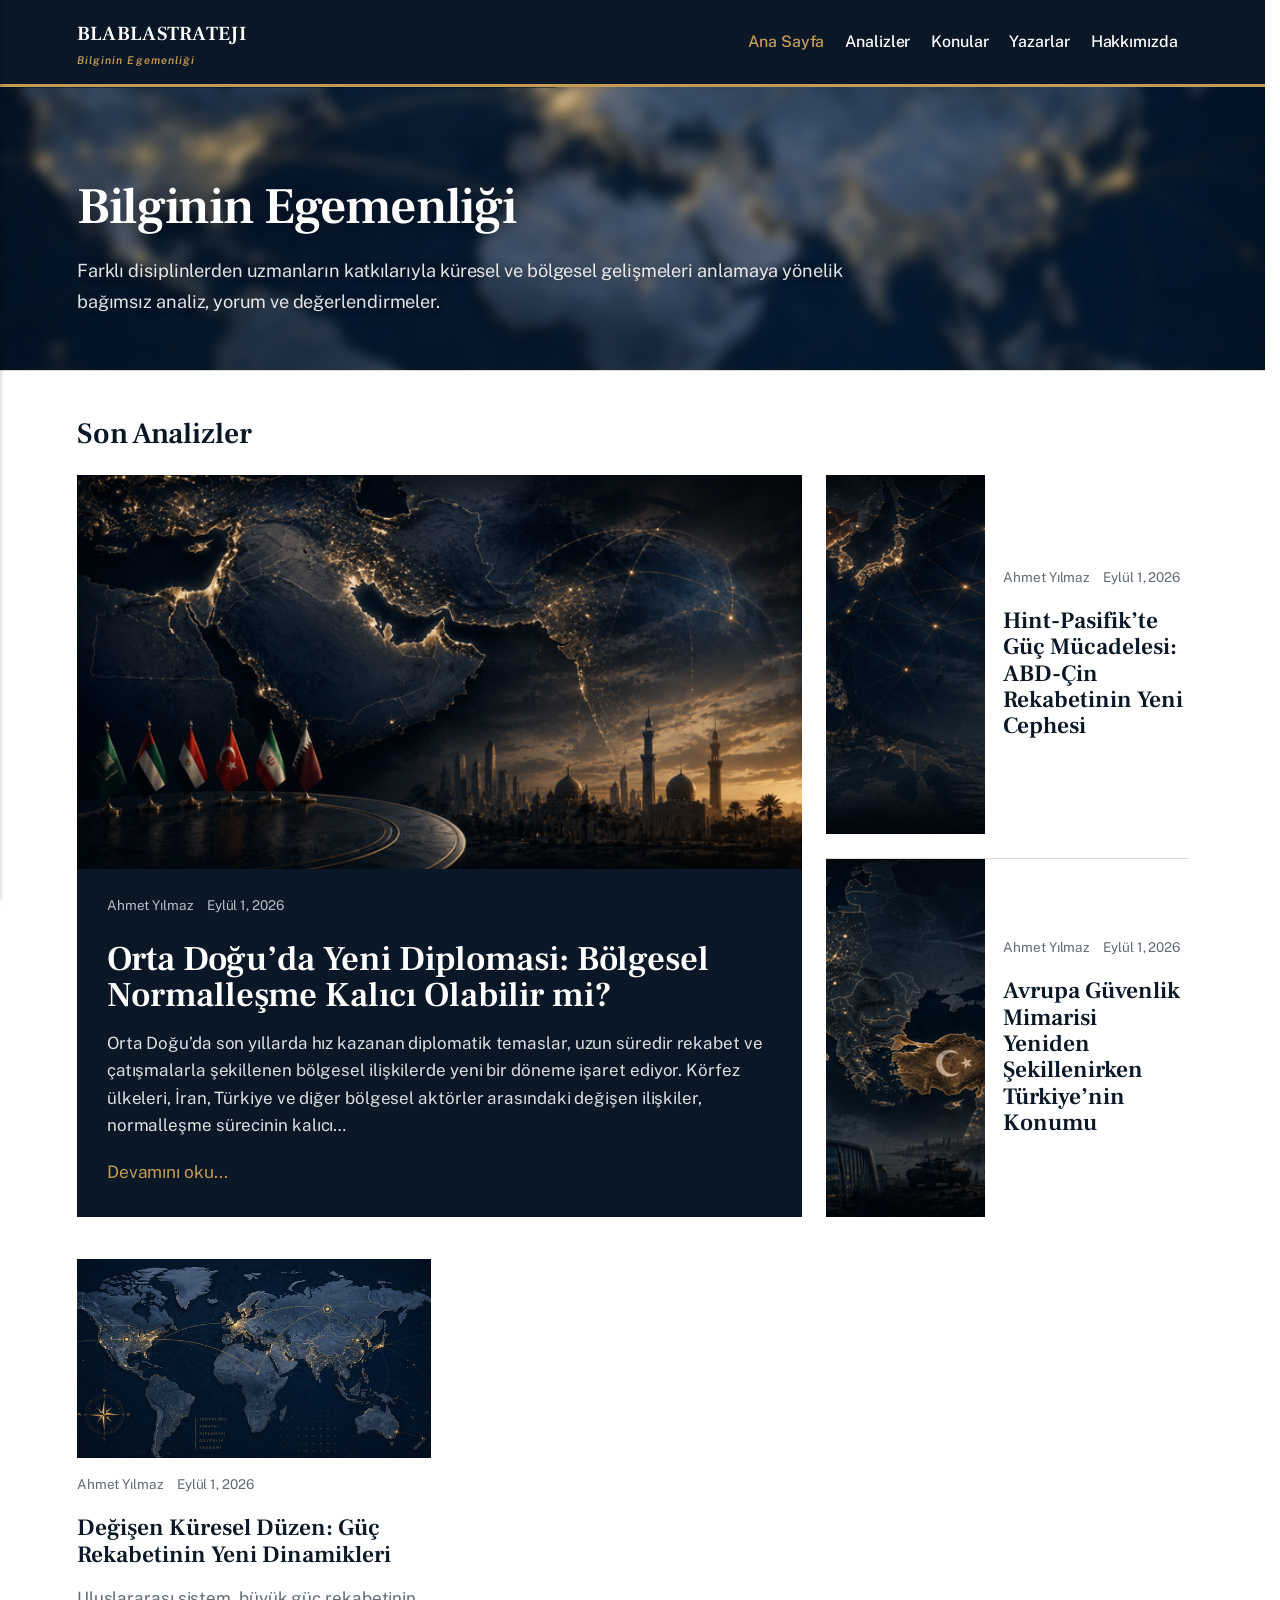
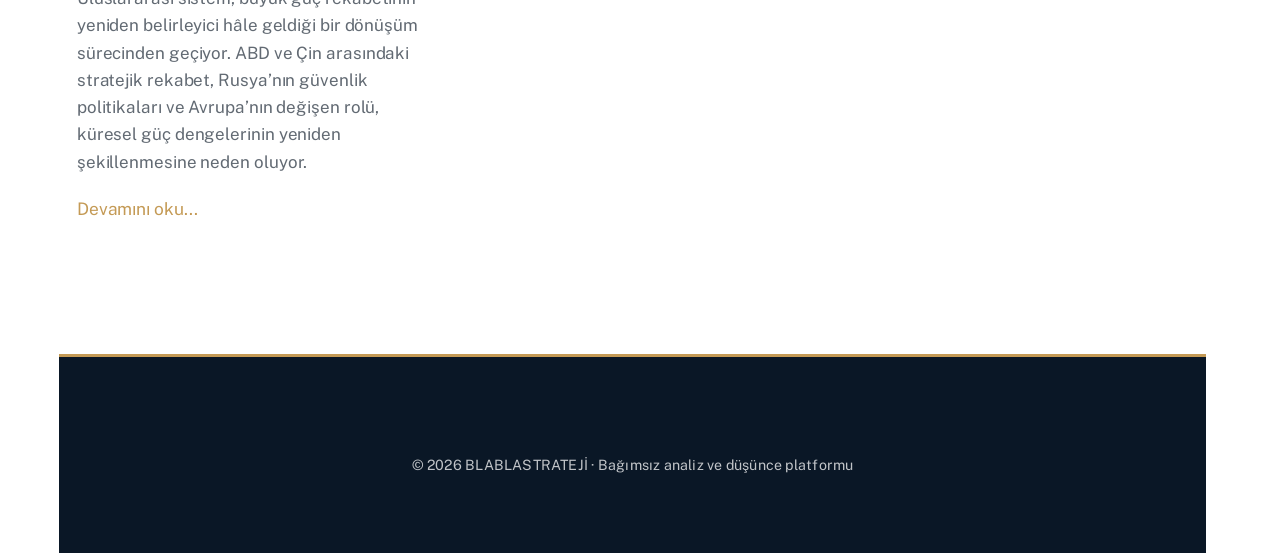
==== index.html @ 685606ff "Updated from Publii" ====
<!DOCTYPE html><html lang="tr"><head><meta charset="utf-8"><meta http-equiv="X-UA-Compatible" content="IE=edge"><meta name="viewport" content="width=device-width,initial-scale=1"><title>BLABLASTRATEJI</title><meta name="generator" content="Publii Open-Source CMS for Static Site"><link rel="canonical" href="https://bdada-art.github.io/nodus/"><link rel="alternate" type="application/atom+xml" href="https://bdada-art.github.io/nodus/feed.xml" title="BLABLASTRATEJI - RSS"><link rel="alternate" type="application/json" href="https://bdada-art.github.io/nodus/feed.json" title="BLABLASTRATEJI - JSON"><meta property="og:title" content="BLABLASTRATEJI"><meta property="og:site_name" content="BLABLASTRATEJI"><meta property="og:description" content=""><meta property="og:url" content="https://bdada-art.github.io/nodus/"><meta property="og:type" content="website"><link rel="preload" href="https://bdada-art.github.io/nodus/assets/dynamic/fonts/publicsans/publicsans.woff2" as="font" type="font/woff2" crossorigin><link rel="preload" href="https://bdada-art.github.io/nodus/assets/dynamic/fonts/publicsans/publicsans-italic.woff2" as="font" type="font/woff2" crossorigin><link rel="preload" href="https://bdada-art.github.io/nodus/assets/dynamic/fonts/frankruhllibre/frankruhllibre.woff2" as="font" type="font/woff2" crossorigin><link rel="stylesheet" href="https://bdada-art.github.io/nodus/assets/css/style.css?v&#x3D;b1ec35eb59a5b4c4823ec2f6370dbebc"><script type="application/ld+json">{"@context":"http://schema.org","@type":"Organization","name":"BLABLASTRATEJI","url":"https://bdada-art.github.io/nodus/"}</script><noscript><style>img[loading] {
                    opacity: 1;
                }</style></noscript></head><body class="home-template"><script>document.addEventListener('DOMContentLoaded', function () {
    const logo = document.querySelector('.logo');

    if (logo && !document.querySelector('.site-motto')) {
        const motto = document.createElement('span');
        motto.className = 'site-motto';
        motto.textContent = 'Bilginin Egemenliği';
        logo.appendChild(motto);
    }
});</script><header class="top js-header"><a class="logo" href="https://bdada-art.github.io/nodus/">BLABLASTRATEJI</a><nav class="navbar js-navbar"><button class="navbar__toggle js-toggle" aria-label="Menu" aria-haspopup="true" aria-expanded="false"><span class="navbar__toggle-box"><span class="navbar__toggle-inner">Menu</span></span></button><ul class="navbar__menu"><li class="active"><a href="https://bdada-art.github.io/nodus/" target="_self">Ana Sayfa</a></li><li><a href="https://bdada-art.github.io/nodus/" target="_self">Analizler</a></li><li class="has-submenu"><a href="https://bdada-art.github.io/nodus/tags/" target="_self" aria-haspopup="true" aria-expanded="false">Konular</a><ul class="navbar__submenu level-2" aria-hidden="true"><li><a href="https://bdada-art.github.io/nodus/tags/jeopolitik-and-strateji/" target="_self">Jeopolitik &amp; Strateji</a></li><li><a href="https://bdada-art.github.io/nodus/tags/dis-politika-and-diplomasi/" target="_self">Dış Politika &amp; Diplomasi</a></li></ul></li><li><a href="https://bdada-art.github.io/nodus/yazarlar.html" target="_self">Yazarlar</a></li><li><a href="https://bdada-art.github.io/nodus/hakkimizda.html" target="_self">Hakkımızda</a></li></ul></nav></header><main><div class="hero hero--noimage"><header class="hero__content"><div class="wrapper"><h1>Bilginin Egemenliği</h1><p>Farklı disiplinlerden uzmanların katkılarıyla küresel ve bölgesel gelişmeleri anlamaya yönelik bağımsız analiz, yorum ve değerlendirmeler.</p></div></header></div><section class="home-analysis"><div class="wrapper home-analysis__header"><h2>Son Analizler</h2></div><div class="wrapper"><div class="editorial-lead"><div class="editorial-lead__main"><article class="editorial-card editorial-card--main"><a href="https://bdada-art.github.io/nodus/orta-doguda-yeni-diplomasi-boelgesel-normallesme-kalici-olabilir-mi.html" class="editorial-card__image"><img src="https://bdada-art.github.io/nodus/media/posts/6/D75891BA-F682-44CA-B7FD-C13E55894E75.png" srcset="https://bdada-art.github.io/nodus/media/posts/6/responsive/D75891BA-F682-44CA-B7FD-C13E55894E75-xs.png 640w, https://bdada-art.github.io/nodus/media/posts/6/responsive/D75891BA-F682-44CA-B7FD-C13E55894E75-sm.png 768w, https://bdada-art.github.io/nodus/media/posts/6/responsive/D75891BA-F682-44CA-B7FD-C13E55894E75-md.png 1024w" sizes="(min-width: 600px) calc(4.38vw + 143px), 87.86vw" loading="lazy" height="941" width="1672" alt=""></a><div class="editorial-card__content editorial-card__content--dark"><div class="editorial-card__meta"><a href="https://bdada-art.github.io/nodus/authors/ahmet-yilmaz/">Ahmet Yılmaz</a> <time datetime="2026-09-01T13:02">Eylül 1, 2026</time></div><h2 class="editorial-card__title"><a href="https://bdada-art.github.io/nodus/orta-doguda-yeni-diplomasi-boelgesel-normallesme-kalici-olabilir-mi.html">Orta Doğu’da Yeni Diplomasi: Bölgesel Normalleşme Kalıcı Olabilir mi?</a></h2><p class="editorial-card__excerpt">Orta Doğu’da son yıllarda hız kazanan diplomatik temaslar, uzun süredir rekabet ve çatışmalarla şekillenen bölgesel ilişkilerde yeni bir döneme işaret ediyor. Körfez ülkeleri, İran, Türkiye ve diğer bölgesel aktörler arasındaki değişen ilişkiler, normalleşme sürecinin kalıcı&hellip;</p><a href="https://bdada-art.github.io/nodus/orta-doguda-yeni-diplomasi-boelgesel-normallesme-kalici-olabilir-mi.html" class="editorial-card__readmore">Devamını oku...</a></div></article></div><div class="editorial-lead__side"><article class="editorial-card editorial-card--side"><a href="https://bdada-art.github.io/nodus/hint-pasifikte-guec-muecadelesi-abd-cin-rekabetinin-yeni-cephesi.html" class="editorial-card__image"><img src="https://bdada-art.github.io/nodus/media/posts/5/55CA420D-6765-46DD-927A-452E9526B328.png" srcset="https://bdada-art.github.io/nodus/media/posts/5/responsive/55CA420D-6765-46DD-927A-452E9526B328-xs.png 640w, https://bdada-art.github.io/nodus/media/posts/5/responsive/55CA420D-6765-46DD-927A-452E9526B328-sm.png 768w, https://bdada-art.github.io/nodus/media/posts/5/responsive/55CA420D-6765-46DD-927A-452E9526B328-md.png 1024w" sizes="(min-width: 600px) calc(4.38vw + 143px), 87.86vw" loading="lazy" height="941" width="1672" alt=""></a><div class="editorial-card__content"><div class="editorial-card__meta"><a href="https://bdada-art.github.io/nodus/authors/ahmet-yilmaz/">Ahmet Yılmaz</a> <time datetime="2026-09-01T13:02">Eylül 1, 2026</time></div><h2 class="editorial-card__title"><a href="https://bdada-art.github.io/nodus/hint-pasifikte-guec-muecadelesi-abd-cin-rekabetinin-yeni-cephesi.html">Hint-Pasifik’te Güç Mücadelesi: ABD-Çin Rekabetinin Yeni Cephesi</a></h2></div></article><article class="editorial-card editorial-card--side"><a href="https://bdada-art.github.io/nodus/avrupa-guevenlik-mimarisi-yeniden-sekillenirken-tuerkiyenin-konumu.html" class="editorial-card__image"><img src="https://bdada-art.github.io/nodus/media/posts/4/630FA2D0-60D7-4276-BCDC-A140330D4161.png" srcset="https://bdada-art.github.io/nodus/media/posts/4/responsive/630FA2D0-60D7-4276-BCDC-A140330D4161-xs.png 640w, https://bdada-art.github.io/nodus/media/posts/4/responsive/630FA2D0-60D7-4276-BCDC-A140330D4161-sm.png 768w, https://bdada-art.github.io/nodus/media/posts/4/responsive/630FA2D0-60D7-4276-BCDC-A140330D4161-md.png 1024w" sizes="(min-width: 600px) calc(4.38vw + 143px), 87.86vw" loading="lazy" height="941" width="1672" alt=""></a><div class="editorial-card__content"><div class="editorial-card__meta"><a href="https://bdada-art.github.io/nodus/authors/ahmet-yilmaz/">Ahmet Yılmaz</a> <time datetime="2026-09-01T13:01">Eylül 1, 2026</time></div><h2 class="editorial-card__title"><a href="https://bdada-art.github.io/nodus/avrupa-guevenlik-mimarisi-yeniden-sekillenirken-tuerkiyenin-konumu.html">Avrupa Güvenlik Mimarisi Yeniden Şekillenirken Türkiye’nin Konumu</a></h2></div></article></div></div><div class="editorial-grid"><article class="editorial-card editorial-card--grid"><a href="https://bdada-art.github.io/nodus/degisen-kueresel-duezen-guec-rekabetinin-yeni-dinamikleri.html" class="editorial-card__image"><img src="https://bdada-art.github.io/nodus/media/posts/1/E462D500-00AB-437A-901F-BA4CCAE9C182.png" srcset="https://bdada-art.github.io/nodus/media/posts/1/responsive/E462D500-00AB-437A-901F-BA4CCAE9C182-xs.png 640w, https://bdada-art.github.io/nodus/media/posts/1/responsive/E462D500-00AB-437A-901F-BA4CCAE9C182-sm.png 768w, https://bdada-art.github.io/nodus/media/posts/1/responsive/E462D500-00AB-437A-901F-BA4CCAE9C182-md.png 1024w" sizes="(min-width: 600px) calc(4.38vw + 143px), 87.86vw" loading="lazy" height="941" width="1672" alt=""></a><div class="editorial-card__content"><div class="editorial-card__meta"><a href="https://bdada-art.github.io/nodus/authors/ahmet-yilmaz/">Ahmet Yılmaz</a> <time datetime="2026-09-01T09:37">Eylül 1, 2026</time></div><h2 class="editorial-card__title"><a href="https://bdada-art.github.io/nodus/degisen-kueresel-duezen-guec-rekabetinin-yeni-dinamikleri.html">Değişen Küresel Düzen: Güç Rekabetinin Yeni Dinamikleri</a></h2><p class="editorial-card__excerpt">Uluslararası sistem, büyük güç rekabetinin yeniden belirleyici hâle geldiği bir dönüşüm sürecinden geçiyor. ABD ve Çin arasındaki stratejik rekabet, Rusya’nın güvenlik politikaları ve Avrupa’nın değişen rolü, küresel güç dengelerinin yeniden şekillenmesine neden oluyor.</p><a href="https://bdada-art.github.io/nodus/degisen-kueresel-duezen-guec-rekabetinin-yeni-dinamikleri.html" class="editorial-card__readmore">Devamını oku...</a></div></article></div></div></section></main><footer class="footer"><div class="wrapper"><div class="footer__copyright"><p>© 2026 BLABLASTRATEJİ · Bağımsız analiz ve düşünce platformu</p></div><button id="backToTop" class="footer__bttop" aria-label="Back to top" title="Back to top"><svg width="20" height="20"><use xlink:href="https://bdada-art.github.io/nodus/assets/svg/svg-map.svg#toparrow"/></svg></button></div></footer><script defer="defer" src="https://bdada-art.github.io/nodus/assets/js/scripts.min.js?v&#x3D;dafec4f87fead6718cb125f0b0fc8441"></script><script>window.publiiThemeMenuConfig={mobileMenuMode:'sidebar',animationSpeed:300,submenuWidth: 'auto',doubleClickTime:500,mobileMenuExpandableSubmenus:true,relatedContainerForOverlayMenuSelector:'.top'};</script><script>var images = document.querySelectorAll('img[loading]');
        for (var i = 0; i < images.length; i++) {
            if (images[i].complete) {
                images[i].classList.add('is-loaded');
            } else {
                images[i].addEventListener('load', function () {
                    this.classList.add('is-loaded');
                }, false);
            }
        }</script></body></html>
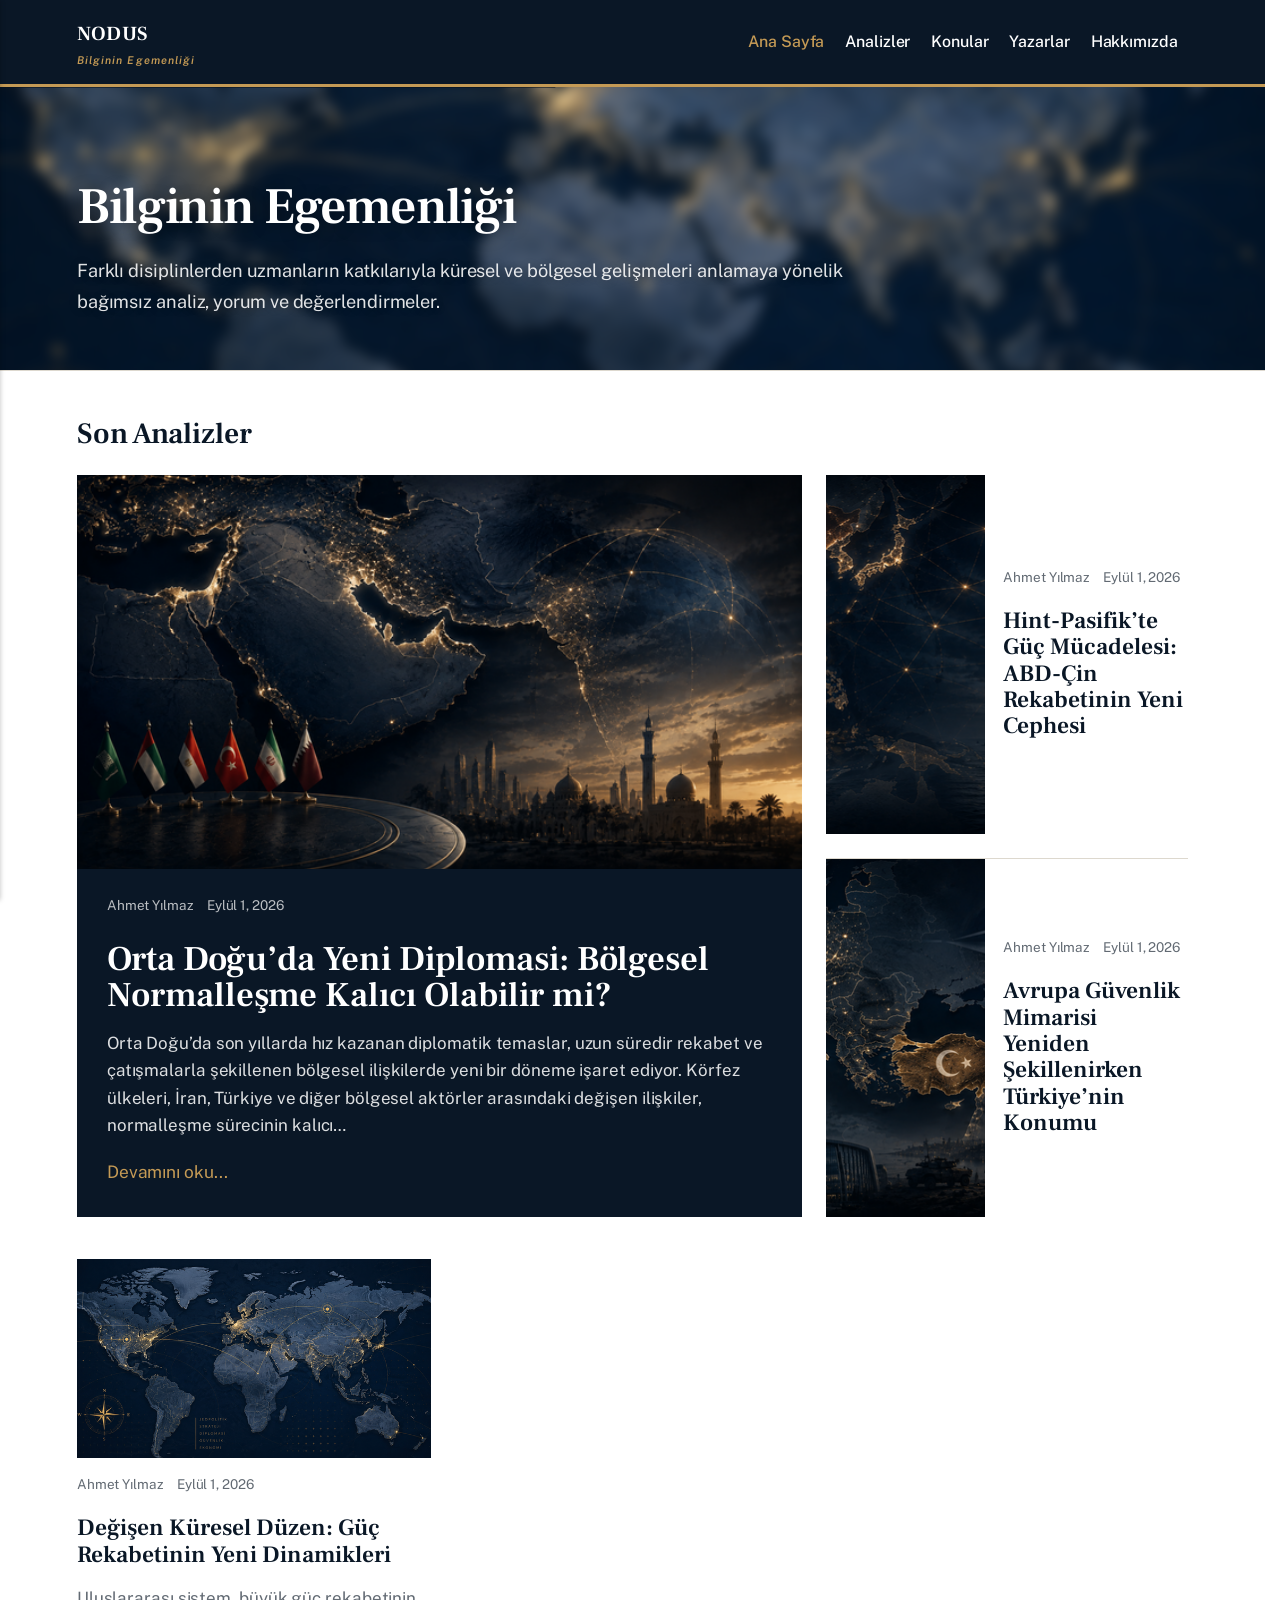
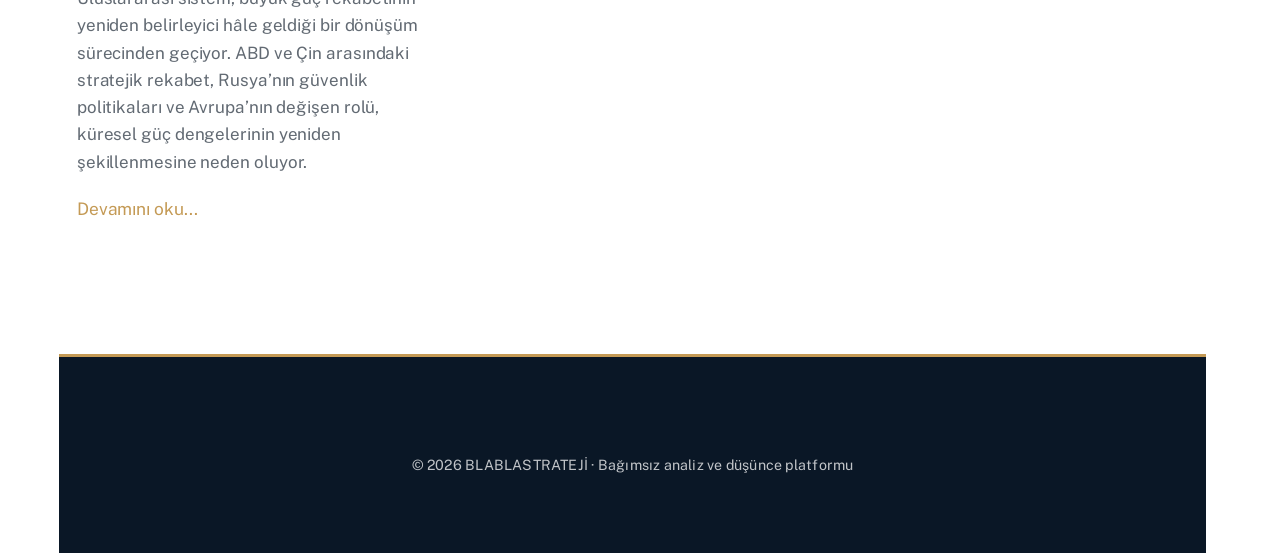
==== commit 35bacc00: "Updated from Publii" ====
--- a/index.html
+++ b/index.html
@@ -1,4 +1,4 @@
-<!DOCTYPE html><html lang="tr"><head><meta charset="utf-8"><meta http-equiv="X-UA-Compatible" content="IE=edge"><meta name="viewport" content="width=device-width,initial-scale=1"><title>BLABLASTRATEJI</title><meta name="generator" content="Publii Open-Source CMS for Static Site"><link rel="canonical" href="https://bdada-art.github.io/nodus/"><link rel="alternate" type="application/atom+xml" href="https://bdada-art.github.io/nodus/feed.xml" title="BLABLASTRATEJI - RSS"><link rel="alternate" type="application/json" href="https://bdada-art.github.io/nodus/feed.json" title="BLABLASTRATEJI - JSON"><meta property="og:title" content="BLABLASTRATEJI"><meta property="og:site_name" content="BLABLASTRATEJI"><meta property="og:description" content=""><meta property="og:url" content="https://bdada-art.github.io/nodus/"><meta property="og:type" content="website"><link rel="preload" href="https://bdada-art.github.io/nodus/assets/dynamic/fonts/publicsans/publicsans.woff2" as="font" type="font/woff2" crossorigin><link rel="preload" href="https://bdada-art.github.io/nodus/assets/dynamic/fonts/publicsans/publicsans-italic.woff2" as="font" type="font/woff2" crossorigin><link rel="preload" href="https://bdada-art.github.io/nodus/assets/dynamic/fonts/frankruhllibre/frankruhllibre.woff2" as="font" type="font/woff2" crossorigin><link rel="stylesheet" href="https://bdada-art.github.io/nodus/assets/css/style.css?v&#x3D;b1ec35eb59a5b4c4823ec2f6370dbebc"><script type="application/ld+json">{"@context":"http://schema.org","@type":"Organization","name":"BLABLASTRATEJI","url":"https://bdada-art.github.io/nodus/"}</script><noscript><style>img[loading] {
+<!DOCTYPE html><html lang="tr"><head><meta charset="utf-8"><meta http-equiv="X-UA-Compatible" content="IE=edge"><meta name="viewport" content="width=device-width,initial-scale=1"><title>NODUS</title><meta name="generator" content="Publii Open-Source CMS for Static Site"><link rel="canonical" href="https://bdada-art.github.io/nodus/"><link rel="alternate" type="application/atom+xml" href="https://bdada-art.github.io/nodus/feed.xml" title="NODUS - RSS"><link rel="alternate" type="application/json" href="https://bdada-art.github.io/nodus/feed.json" title="NODUS - JSON"><meta property="og:title" content="NODUS"><meta property="og:site_name" content="NODUS"><meta property="og:description" content=""><meta property="og:url" content="https://bdada-art.github.io/nodus/"><meta property="og:type" content="website"><link rel="preload" href="https://bdada-art.github.io/nodus/assets/dynamic/fonts/publicsans/publicsans.woff2" as="font" type="font/woff2" crossorigin><link rel="preload" href="https://bdada-art.github.io/nodus/assets/dynamic/fonts/publicsans/publicsans-italic.woff2" as="font" type="font/woff2" crossorigin><link rel="preload" href="https://bdada-art.github.io/nodus/assets/dynamic/fonts/frankruhllibre/frankruhllibre.woff2" as="font" type="font/woff2" crossorigin><link rel="stylesheet" href="https://bdada-art.github.io/nodus/assets/css/style.css?v&#x3D;b1ec35eb59a5b4c4823ec2f6370dbebc"><script type="application/ld+json">{"@context":"http://schema.org","@type":"Organization","name":"NODUS","url":"https://bdada-art.github.io/nodus/"}</script><noscript><style>img[loading] {
                     opacity: 1;
                 }</style></noscript></head><body class="home-template"><script>document.addEventListener('DOMContentLoaded', function () {
     const logo = document.querySelector('.logo');
@@ -9,7 +9,7 @@
         motto.textContent = 'Bilginin Egemenliği';
         logo.appendChild(motto);
     }
-});</script><header class="top js-header"><a class="logo" href="https://bdada-art.github.io/nodus/">BLABLASTRATEJI</a><nav class="navbar js-navbar"><button class="navbar__toggle js-toggle" aria-label="Menu" aria-haspopup="true" aria-expanded="false"><span class="navbar__toggle-box"><span class="navbar__toggle-inner">Menu</span></span></button><ul class="navbar__menu"><li class="active"><a href="https://bdada-art.github.io/nodus/" target="_self">Ana Sayfa</a></li><li><a href="https://bdada-art.github.io/nodus/" target="_self">Analizler</a></li><li class="has-submenu"><a href="https://bdada-art.github.io/nodus/tags/" target="_self" aria-haspopup="true" aria-expanded="false">Konular</a><ul class="navbar__submenu level-2" aria-hidden="true"><li><a href="https://bdada-art.github.io/nodus/tags/jeopolitik-and-strateji/" target="_self">Jeopolitik &amp; Strateji</a></li><li><a href="https://bdada-art.github.io/nodus/tags/dis-politika-and-diplomasi/" target="_self">Dış Politika &amp; Diplomasi</a></li></ul></li><li><a href="https://bdada-art.github.io/nodus/yazarlar.html" target="_self">Yazarlar</a></li><li><a href="https://bdada-art.github.io/nodus/hakkimizda.html" target="_self">Hakkımızda</a></li></ul></nav></header><main><div class="hero hero--noimage"><header class="hero__content"><div class="wrapper"><h1>Bilginin Egemenliği</h1><p>Farklı disiplinlerden uzmanların katkılarıyla küresel ve bölgesel gelişmeleri anlamaya yönelik bağımsız analiz, yorum ve değerlendirmeler.</p></div></header></div><section class="home-analysis"><div class="wrapper home-analysis__header"><h2>Son Analizler</h2></div><div class="wrapper"><div class="editorial-lead"><div class="editorial-lead__main"><article class="editorial-card editorial-card--main"><a href="https://bdada-art.github.io/nodus/orta-doguda-yeni-diplomasi-boelgesel-normallesme-kalici-olabilir-mi.html" class="editorial-card__image"><img src="https://bdada-art.github.io/nodus/media/posts/6/D75891BA-F682-44CA-B7FD-C13E55894E75.png" srcset="https://bdada-art.github.io/nodus/media/posts/6/responsive/D75891BA-F682-44CA-B7FD-C13E55894E75-xs.png 640w, https://bdada-art.github.io/nodus/media/posts/6/responsive/D75891BA-F682-44CA-B7FD-C13E55894E75-sm.png 768w, https://bdada-art.github.io/nodus/media/posts/6/responsive/D75891BA-F682-44CA-B7FD-C13E55894E75-md.png 1024w" sizes="(min-width: 600px) calc(4.38vw + 143px), 87.86vw" loading="lazy" height="941" width="1672" alt=""></a><div class="editorial-card__content editorial-card__content--dark"><div class="editorial-card__meta"><a href="https://bdada-art.github.io/nodus/authors/ahmet-yilmaz/">Ahmet Yılmaz</a> <time datetime="2026-09-01T13:02">Eylül 1, 2026</time></div><h2 class="editorial-card__title"><a href="https://bdada-art.github.io/nodus/orta-doguda-yeni-diplomasi-boelgesel-normallesme-kalici-olabilir-mi.html">Orta Doğu’da Yeni Diplomasi: Bölgesel Normalleşme Kalıcı Olabilir mi?</a></h2><p class="editorial-card__excerpt">Orta Doğu’da son yıllarda hız kazanan diplomatik temaslar, uzun süredir rekabet ve çatışmalarla şekillenen bölgesel ilişkilerde yeni bir döneme işaret ediyor. Körfez ülkeleri, İran, Türkiye ve diğer bölgesel aktörler arasındaki değişen ilişkiler, normalleşme sürecinin kalıcı&hellip;</p><a href="https://bdada-art.github.io/nodus/orta-doguda-yeni-diplomasi-boelgesel-normallesme-kalici-olabilir-mi.html" class="editorial-card__readmore">Devamını oku...</a></div></article></div><div class="editorial-lead__side"><article class="editorial-card editorial-card--side"><a href="https://bdada-art.github.io/nodus/hint-pasifikte-guec-muecadelesi-abd-cin-rekabetinin-yeni-cephesi.html" class="editorial-card__image"><img src="https://bdada-art.github.io/nodus/media/posts/5/55CA420D-6765-46DD-927A-452E9526B328.png" srcset="https://bdada-art.github.io/nodus/media/posts/5/responsive/55CA420D-6765-46DD-927A-452E9526B328-xs.png 640w, https://bdada-art.github.io/nodus/media/posts/5/responsive/55CA420D-6765-46DD-927A-452E9526B328-sm.png 768w, https://bdada-art.github.io/nodus/media/posts/5/responsive/55CA420D-6765-46DD-927A-452E9526B328-md.png 1024w" sizes="(min-width: 600px) calc(4.38vw + 143px), 87.86vw" loading="lazy" height="941" width="1672" alt=""></a><div class="editorial-card__content"><div class="editorial-card__meta"><a href="https://bdada-art.github.io/nodus/authors/ahmet-yilmaz/">Ahmet Yılmaz</a> <time datetime="2026-09-01T13:02">Eylül 1, 2026</time></div><h2 class="editorial-card__title"><a href="https://bdada-art.github.io/nodus/hint-pasifikte-guec-muecadelesi-abd-cin-rekabetinin-yeni-cephesi.html">Hint-Pasifik’te Güç Mücadelesi: ABD-Çin Rekabetinin Yeni Cephesi</a></h2></div></article><article class="editorial-card editorial-card--side"><a href="https://bdada-art.github.io/nodus/avrupa-guevenlik-mimarisi-yeniden-sekillenirken-tuerkiyenin-konumu.html" class="editorial-card__image"><img src="https://bdada-art.github.io/nodus/media/posts/4/630FA2D0-60D7-4276-BCDC-A140330D4161.png" srcset="https://bdada-art.github.io/nodus/media/posts/4/responsive/630FA2D0-60D7-4276-BCDC-A140330D4161-xs.png 640w, https://bdada-art.github.io/nodus/media/posts/4/responsive/630FA2D0-60D7-4276-BCDC-A140330D4161-sm.png 768w, https://bdada-art.github.io/nodus/media/posts/4/responsive/630FA2D0-60D7-4276-BCDC-A140330D4161-md.png 1024w" sizes="(min-width: 600px) calc(4.38vw + 143px), 87.86vw" loading="lazy" height="941" width="1672" alt=""></a><div class="editorial-card__content"><div class="editorial-card__meta"><a href="https://bdada-art.github.io/nodus/authors/ahmet-yilmaz/">Ahmet Yılmaz</a> <time datetime="2026-09-01T13:01">Eylül 1, 2026</time></div><h2 class="editorial-card__title"><a href="https://bdada-art.github.io/nodus/avrupa-guevenlik-mimarisi-yeniden-sekillenirken-tuerkiyenin-konumu.html">Avrupa Güvenlik Mimarisi Yeniden Şekillenirken Türkiye’nin Konumu</a></h2></div></article></div></div><div class="editorial-grid"><article class="editorial-card editorial-card--grid"><a href="https://bdada-art.github.io/nodus/degisen-kueresel-duezen-guec-rekabetinin-yeni-dinamikleri.html" class="editorial-card__image"><img src="https://bdada-art.github.io/nodus/media/posts/1/E462D500-00AB-437A-901F-BA4CCAE9C182.png" srcset="https://bdada-art.github.io/nodus/media/posts/1/responsive/E462D500-00AB-437A-901F-BA4CCAE9C182-xs.png 640w, https://bdada-art.github.io/nodus/media/posts/1/responsive/E462D500-00AB-437A-901F-BA4CCAE9C182-sm.png 768w, https://bdada-art.github.io/nodus/media/posts/1/responsive/E462D500-00AB-437A-901F-BA4CCAE9C182-md.png 1024w" sizes="(min-width: 600px) calc(4.38vw + 143px), 87.86vw" loading="lazy" height="941" width="1672" alt=""></a><div class="editorial-card__content"><div class="editorial-card__meta"><a href="https://bdada-art.github.io/nodus/authors/ahmet-yilmaz/">Ahmet Yılmaz</a> <time datetime="2026-09-01T09:37">Eylül 1, 2026</time></div><h2 class="editorial-card__title"><a href="https://bdada-art.github.io/nodus/degisen-kueresel-duezen-guec-rekabetinin-yeni-dinamikleri.html">Değişen Küresel Düzen: Güç Rekabetinin Yeni Dinamikleri</a></h2><p class="editorial-card__excerpt">Uluslararası sistem, büyük güç rekabetinin yeniden belirleyici hâle geldiği bir dönüşüm sürecinden geçiyor. ABD ve Çin arasındaki stratejik rekabet, Rusya’nın güvenlik politikaları ve Avrupa’nın değişen rolü, küresel güç dengelerinin yeniden şekillenmesine neden oluyor.</p><a href="https://bdada-art.github.io/nodus/degisen-kueresel-duezen-guec-rekabetinin-yeni-dinamikleri.html" class="editorial-card__readmore">Devamını oku...</a></div></article></div></div></section></main><footer class="footer"><div class="wrapper"><div class="footer__copyright"><p>© 2026 BLABLASTRATEJİ · Bağımsız analiz ve düşünce platformu</p></div><button id="backToTop" class="footer__bttop" aria-label="Back to top" title="Back to top"><svg width="20" height="20"><use xlink:href="https://bdada-art.github.io/nodus/assets/svg/svg-map.svg#toparrow"/></svg></button></div></footer><script defer="defer" src="https://bdada-art.github.io/nodus/assets/js/scripts.min.js?v&#x3D;dafec4f87fead6718cb125f0b0fc8441"></script><script>window.publiiThemeMenuConfig={mobileMenuMode:'sidebar',animationSpeed:300,submenuWidth: 'auto',doubleClickTime:500,mobileMenuExpandableSubmenus:true,relatedContainerForOverlayMenuSelector:'.top'};</script><script>var images = document.querySelectorAll('img[loading]');
+});</script><header class="top js-header"><a class="logo" href="https://bdada-art.github.io/nodus/">NODUS</a><nav class="navbar js-navbar"><button class="navbar__toggle js-toggle" aria-label="Menu" aria-haspopup="true" aria-expanded="false"><span class="navbar__toggle-box"><span class="navbar__toggle-inner">Menu</span></span></button><ul class="navbar__menu"><li class="active"><a href="https://bdada-art.github.io/nodus/" target="_self">Ana Sayfa</a></li><li><a href="https://bdada-art.github.io/nodus/" target="_self">Analizler</a></li><li class="has-submenu"><a href="https://bdada-art.github.io/nodus/tags/" target="_self" aria-haspopup="true" aria-expanded="false">Konular</a><ul class="navbar__submenu level-2" aria-hidden="true"><li><a href="https://bdada-art.github.io/nodus/tags/jeopolitik-and-strateji/" target="_self">Jeopolitik &amp; Strateji</a></li><li><a href="https://bdada-art.github.io/nodus/tags/dis-politika-and-diplomasi/" target="_self">Dış Politika &amp; Diplomasi</a></li></ul></li><li><a href="https://bdada-art.github.io/nodus/yazarlar.html" target="_self">Yazarlar</a></li><li><a href="https://bdada-art.github.io/nodus/hakkimizda.html" target="_self">Hakkımızda</a></li></ul></nav></header><main><div class="hero hero--noimage"><header class="hero__content"><div class="wrapper"><h1>Bilginin Egemenliği</h1><p>Farklı disiplinlerden uzmanların katkılarıyla küresel ve bölgesel gelişmeleri anlamaya yönelik bağımsız analiz, yorum ve değerlendirmeler.</p></div></header></div><section class="home-analysis"><div class="wrapper home-analysis__header"><h2>Son Analizler</h2></div><div class="wrapper"><div class="editorial-lead"><div class="editorial-lead__main"><article class="editorial-card editorial-card--main"><a href="https://bdada-art.github.io/nodus/orta-doguda-yeni-diplomasi-boelgesel-normallesme-kalici-olabilir-mi.html" class="editorial-card__image"><img src="https://bdada-art.github.io/nodus/media/posts/6/D75891BA-F682-44CA-B7FD-C13E55894E75.png" srcset="https://bdada-art.github.io/nodus/media/posts/6/responsive/D75891BA-F682-44CA-B7FD-C13E55894E75-xs.png 640w, https://bdada-art.github.io/nodus/media/posts/6/responsive/D75891BA-F682-44CA-B7FD-C13E55894E75-sm.png 768w, https://bdada-art.github.io/nodus/media/posts/6/responsive/D75891BA-F682-44CA-B7FD-C13E55894E75-md.png 1024w" sizes="(min-width: 600px) calc(4.38vw + 143px), 87.86vw" loading="lazy" height="941" width="1672" alt=""></a><div class="editorial-card__content editorial-card__content--dark"><div class="editorial-card__meta"><a href="https://bdada-art.github.io/nodus/authors/ahmet-yilmaz/">Ahmet Yılmaz</a> <time datetime="2026-09-01T13:02">Eylül 1, 2026</time></div><h2 class="editorial-card__title"><a href="https://bdada-art.github.io/nodus/orta-doguda-yeni-diplomasi-boelgesel-normallesme-kalici-olabilir-mi.html">Orta Doğu’da Yeni Diplomasi: Bölgesel Normalleşme Kalıcı Olabilir mi?</a></h2><p class="editorial-card__excerpt">Orta Doğu’da son yıllarda hız kazanan diplomatik temaslar, uzun süredir rekabet ve çatışmalarla şekillenen bölgesel ilişkilerde yeni bir döneme işaret ediyor. Körfez ülkeleri, İran, Türkiye ve diğer bölgesel aktörler arasındaki değişen ilişkiler, normalleşme sürecinin kalıcı&hellip;</p><a href="https://bdada-art.github.io/nodus/orta-doguda-yeni-diplomasi-boelgesel-normallesme-kalici-olabilir-mi.html" class="editorial-card__readmore">Devamını oku...</a></div></article></div><div class="editorial-lead__side"><article class="editorial-card editorial-card--side"><a href="https://bdada-art.github.io/nodus/hint-pasifikte-guec-muecadelesi-abd-cin-rekabetinin-yeni-cephesi.html" class="editorial-card__image"><img src="https://bdada-art.github.io/nodus/media/posts/5/55CA420D-6765-46DD-927A-452E9526B328.png" srcset="https://bdada-art.github.io/nodus/media/posts/5/responsive/55CA420D-6765-46DD-927A-452E9526B328-xs.png 640w, https://bdada-art.github.io/nodus/media/posts/5/responsive/55CA420D-6765-46DD-927A-452E9526B328-sm.png 768w, https://bdada-art.github.io/nodus/media/posts/5/responsive/55CA420D-6765-46DD-927A-452E9526B328-md.png 1024w" sizes="(min-width: 600px) calc(4.38vw + 143px), 87.86vw" loading="lazy" height="941" width="1672" alt=""></a><div class="editorial-card__content"><div class="editorial-card__meta"><a href="https://bdada-art.github.io/nodus/authors/ahmet-yilmaz/">Ahmet Yılmaz</a> <time datetime="2026-09-01T13:02">Eylül 1, 2026</time></div><h2 class="editorial-card__title"><a href="https://bdada-art.github.io/nodus/hint-pasifikte-guec-muecadelesi-abd-cin-rekabetinin-yeni-cephesi.html">Hint-Pasifik’te Güç Mücadelesi: ABD-Çin Rekabetinin Yeni Cephesi</a></h2></div></article><article class="editorial-card editorial-card--side"><a href="https://bdada-art.github.io/nodus/avrupa-guevenlik-mimarisi-yeniden-sekillenirken-tuerkiyenin-konumu.html" class="editorial-card__image"><img src="https://bdada-art.github.io/nodus/media/posts/4/630FA2D0-60D7-4276-BCDC-A140330D4161.png" srcset="https://bdada-art.github.io/nodus/media/posts/4/responsive/630FA2D0-60D7-4276-BCDC-A140330D4161-xs.png 640w, https://bdada-art.github.io/nodus/media/posts/4/responsive/630FA2D0-60D7-4276-BCDC-A140330D4161-sm.png 768w, https://bdada-art.github.io/nodus/media/posts/4/responsive/630FA2D0-60D7-4276-BCDC-A140330D4161-md.png 1024w" sizes="(min-width: 600px) calc(4.38vw + 143px), 87.86vw" loading="lazy" height="941" width="1672" alt=""></a><div class="editorial-card__content"><div class="editorial-card__meta"><a href="https://bdada-art.github.io/nodus/authors/ahmet-yilmaz/">Ahmet Yılmaz</a> <time datetime="2026-09-01T13:01">Eylül 1, 2026</time></div><h2 class="editorial-card__title"><a href="https://bdada-art.github.io/nodus/avrupa-guevenlik-mimarisi-yeniden-sekillenirken-tuerkiyenin-konumu.html">Avrupa Güvenlik Mimarisi Yeniden Şekillenirken Türkiye’nin Konumu</a></h2></div></article></div></div><div class="editorial-grid"><article class="editorial-card editorial-card--grid"><a href="https://bdada-art.github.io/nodus/degisen-kueresel-duezen-guec-rekabetinin-yeni-dinamikleri.html" class="editorial-card__image"><img src="https://bdada-art.github.io/nodus/media/posts/1/E462D500-00AB-437A-901F-BA4CCAE9C182.png" srcset="https://bdada-art.github.io/nodus/media/posts/1/responsive/E462D500-00AB-437A-901F-BA4CCAE9C182-xs.png 640w, https://bdada-art.github.io/nodus/media/posts/1/responsive/E462D500-00AB-437A-901F-BA4CCAE9C182-sm.png 768w, https://bdada-art.github.io/nodus/media/posts/1/responsive/E462D500-00AB-437A-901F-BA4CCAE9C182-md.png 1024w" sizes="(min-width: 600px) calc(4.38vw + 143px), 87.86vw" loading="lazy" height="941" width="1672" alt=""></a><div class="editorial-card__content"><div class="editorial-card__meta"><a href="https://bdada-art.github.io/nodus/authors/ahmet-yilmaz/">Ahmet Yılmaz</a> <time datetime="2026-09-01T09:37">Eylül 1, 2026</time></div><h2 class="editorial-card__title"><a href="https://bdada-art.github.io/nodus/degisen-kueresel-duezen-guec-rekabetinin-yeni-dinamikleri.html">Değişen Küresel Düzen: Güç Rekabetinin Yeni Dinamikleri</a></h2><p class="editorial-card__excerpt">Uluslararası sistem, büyük güç rekabetinin yeniden belirleyici hâle geldiği bir dönüşüm sürecinden geçiyor. ABD ve Çin arasındaki stratejik rekabet, Rusya’nın güvenlik politikaları ve Avrupa’nın değişen rolü, küresel güç dengelerinin yeniden şekillenmesine neden oluyor.</p><a href="https://bdada-art.github.io/nodus/degisen-kueresel-duezen-guec-rekabetinin-yeni-dinamikleri.html" class="editorial-card__readmore">Devamını oku...</a></div></article></div></div></section></main><footer class="footer"><div class="wrapper"><div class="footer__copyright"><p>© 2026 BLABLASTRATEJİ · Bağımsız analiz ve düşünce platformu</p></div><button id="backToTop" class="footer__bttop" aria-label="Back to top" title="Back to top"><svg width="20" height="20"><use xlink:href="https://bdada-art.github.io/nodus/assets/svg/svg-map.svg#toparrow"/></svg></button></div></footer><script defer="defer" src="https://bdada-art.github.io/nodus/assets/js/scripts.min.js?v&#x3D;dafec4f87fead6718cb125f0b0fc8441"></script><script>window.publiiThemeMenuConfig={mobileMenuMode:'sidebar',animationSpeed:300,submenuWidth: 'auto',doubleClickTime:500,mobileMenuExpandableSubmenus:true,relatedContainerForOverlayMenuSelector:'.top'};</script><script>var images = document.querySelectorAll('img[loading]');
         for (var i = 0; i < images.length; i++) {
             if (images[i].complete) {
                 images[i].classList.add('is-loaded');
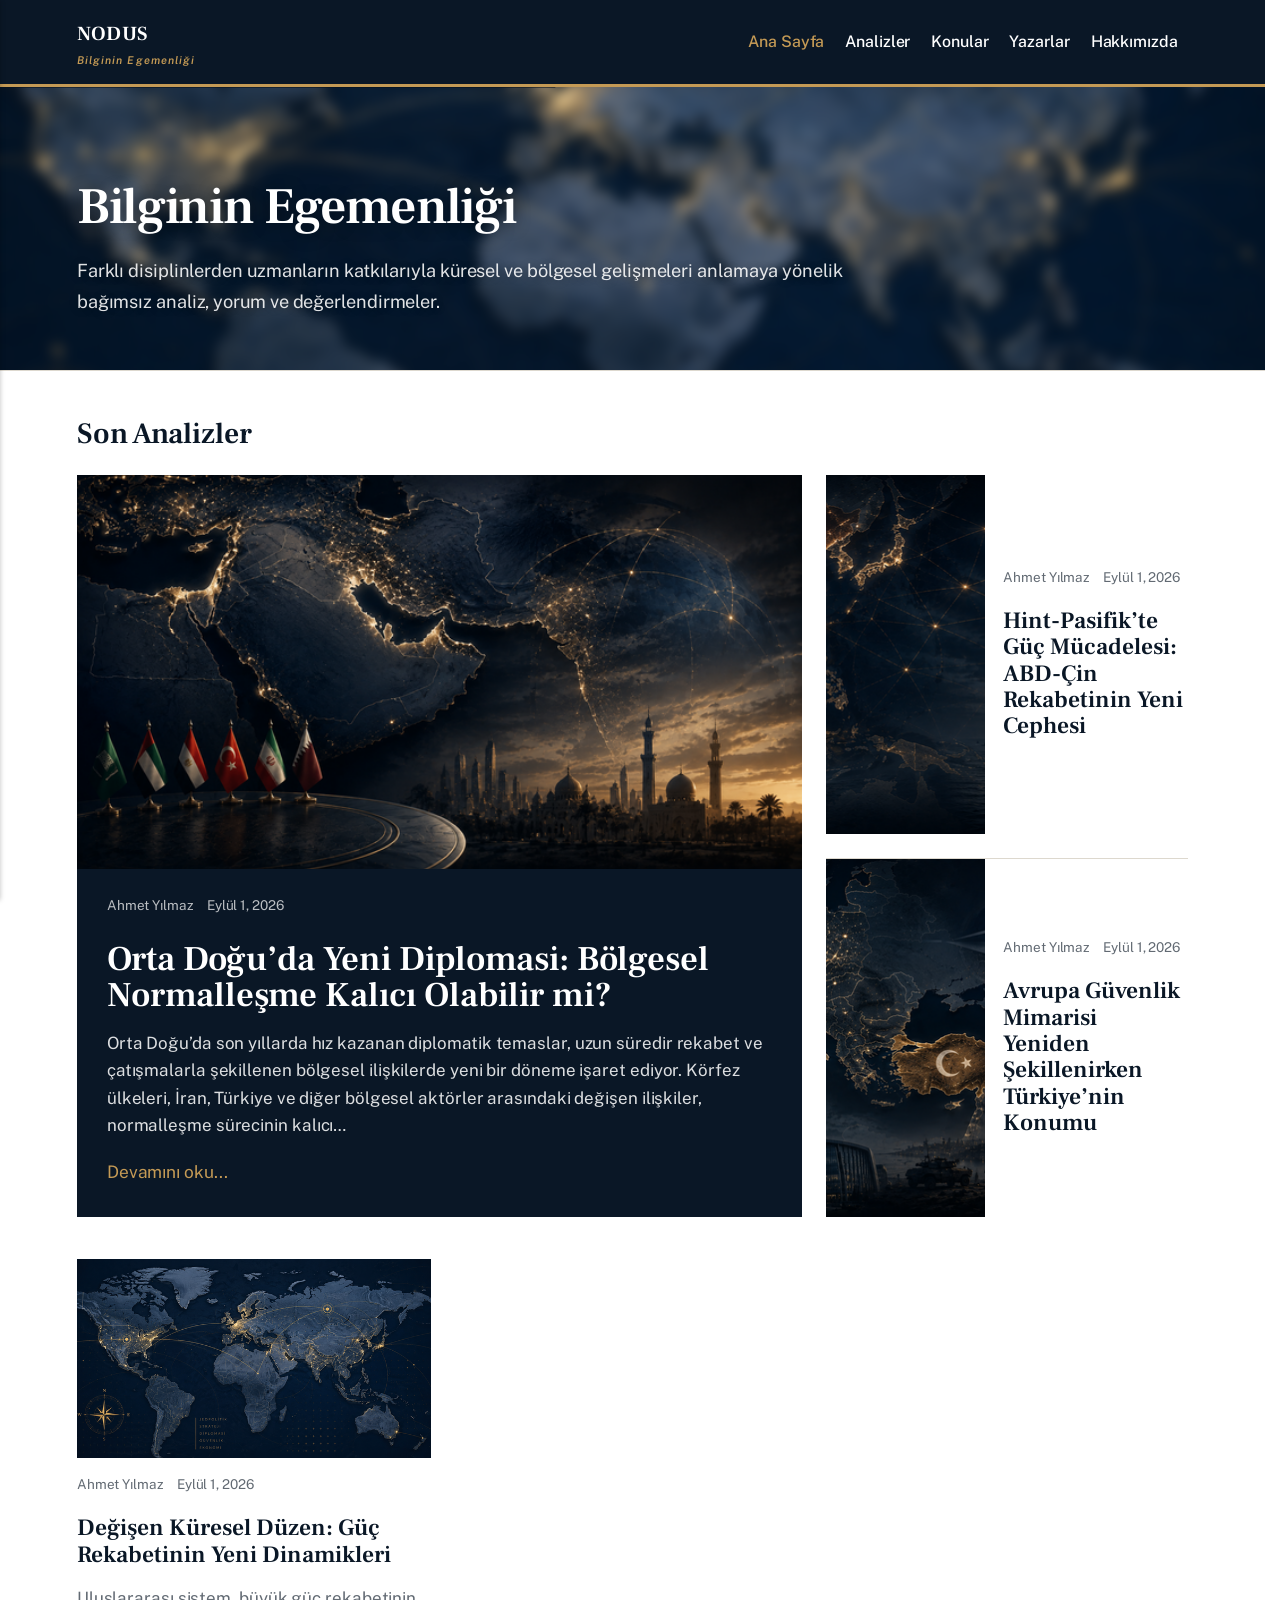
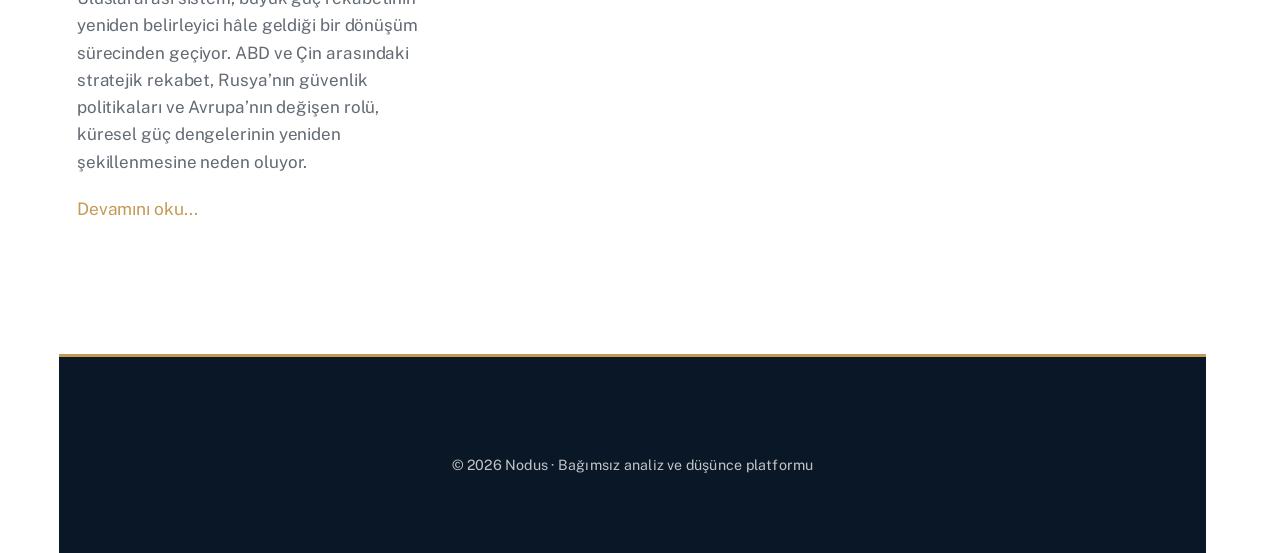
==== commit cdc27634: "Updated from Publii" ====
--- a/index.html
+++ b/index.html
@@ -9,7 +9,7 @@
         motto.textContent = 'Bilginin Egemenliği';
         logo.appendChild(motto);
     }
-});</script><header class="top js-header"><a class="logo" href="https://bdada-art.github.io/nodus/">NODUS</a><nav class="navbar js-navbar"><button class="navbar__toggle js-toggle" aria-label="Menu" aria-haspopup="true" aria-expanded="false"><span class="navbar__toggle-box"><span class="navbar__toggle-inner">Menu</span></span></button><ul class="navbar__menu"><li class="active"><a href="https://bdada-art.github.io/nodus/" target="_self">Ana Sayfa</a></li><li><a href="https://bdada-art.github.io/nodus/" target="_self">Analizler</a></li><li class="has-submenu"><a href="https://bdada-art.github.io/nodus/tags/" target="_self" aria-haspopup="true" aria-expanded="false">Konular</a><ul class="navbar__submenu level-2" aria-hidden="true"><li><a href="https://bdada-art.github.io/nodus/tags/jeopolitik-and-strateji/" target="_self">Jeopolitik &amp; Strateji</a></li><li><a href="https://bdada-art.github.io/nodus/tags/dis-politika-and-diplomasi/" target="_self">Dış Politika &amp; Diplomasi</a></li></ul></li><li><a href="https://bdada-art.github.io/nodus/yazarlar.html" target="_self">Yazarlar</a></li><li><a href="https://bdada-art.github.io/nodus/hakkimizda.html" target="_self">Hakkımızda</a></li></ul></nav></header><main><div class="hero hero--noimage"><header class="hero__content"><div class="wrapper"><h1>Bilginin Egemenliği</h1><p>Farklı disiplinlerden uzmanların katkılarıyla küresel ve bölgesel gelişmeleri anlamaya yönelik bağımsız analiz, yorum ve değerlendirmeler.</p></div></header></div><section class="home-analysis"><div class="wrapper home-analysis__header"><h2>Son Analizler</h2></div><div class="wrapper"><div class="editorial-lead"><div class="editorial-lead__main"><article class="editorial-card editorial-card--main"><a href="https://bdada-art.github.io/nodus/orta-doguda-yeni-diplomasi-boelgesel-normallesme-kalici-olabilir-mi.html" class="editorial-card__image"><img src="https://bdada-art.github.io/nodus/media/posts/6/D75891BA-F682-44CA-B7FD-C13E55894E75.png" srcset="https://bdada-art.github.io/nodus/media/posts/6/responsive/D75891BA-F682-44CA-B7FD-C13E55894E75-xs.png 640w, https://bdada-art.github.io/nodus/media/posts/6/responsive/D75891BA-F682-44CA-B7FD-C13E55894E75-sm.png 768w, https://bdada-art.github.io/nodus/media/posts/6/responsive/D75891BA-F682-44CA-B7FD-C13E55894E75-md.png 1024w" sizes="(min-width: 600px) calc(4.38vw + 143px), 87.86vw" loading="lazy" height="941" width="1672" alt=""></a><div class="editorial-card__content editorial-card__content--dark"><div class="editorial-card__meta"><a href="https://bdada-art.github.io/nodus/authors/ahmet-yilmaz/">Ahmet Yılmaz</a> <time datetime="2026-09-01T13:02">Eylül 1, 2026</time></div><h2 class="editorial-card__title"><a href="https://bdada-art.github.io/nodus/orta-doguda-yeni-diplomasi-boelgesel-normallesme-kalici-olabilir-mi.html">Orta Doğu’da Yeni Diplomasi: Bölgesel Normalleşme Kalıcı Olabilir mi?</a></h2><p class="editorial-card__excerpt">Orta Doğu’da son yıllarda hız kazanan diplomatik temaslar, uzun süredir rekabet ve çatışmalarla şekillenen bölgesel ilişkilerde yeni bir döneme işaret ediyor. Körfez ülkeleri, İran, Türkiye ve diğer bölgesel aktörler arasındaki değişen ilişkiler, normalleşme sürecinin kalıcı&hellip;</p><a href="https://bdada-art.github.io/nodus/orta-doguda-yeni-diplomasi-boelgesel-normallesme-kalici-olabilir-mi.html" class="editorial-card__readmore">Devamını oku...</a></div></article></div><div class="editorial-lead__side"><article class="editorial-card editorial-card--side"><a href="https://bdada-art.github.io/nodus/hint-pasifikte-guec-muecadelesi-abd-cin-rekabetinin-yeni-cephesi.html" class="editorial-card__image"><img src="https://bdada-art.github.io/nodus/media/posts/5/55CA420D-6765-46DD-927A-452E9526B328.png" srcset="https://bdada-art.github.io/nodus/media/posts/5/responsive/55CA420D-6765-46DD-927A-452E9526B328-xs.png 640w, https://bdada-art.github.io/nodus/media/posts/5/responsive/55CA420D-6765-46DD-927A-452E9526B328-sm.png 768w, https://bdada-art.github.io/nodus/media/posts/5/responsive/55CA420D-6765-46DD-927A-452E9526B328-md.png 1024w" sizes="(min-width: 600px) calc(4.38vw + 143px), 87.86vw" loading="lazy" height="941" width="1672" alt=""></a><div class="editorial-card__content"><div class="editorial-card__meta"><a href="https://bdada-art.github.io/nodus/authors/ahmet-yilmaz/">Ahmet Yılmaz</a> <time datetime="2026-09-01T13:02">Eylül 1, 2026</time></div><h2 class="editorial-card__title"><a href="https://bdada-art.github.io/nodus/hint-pasifikte-guec-muecadelesi-abd-cin-rekabetinin-yeni-cephesi.html">Hint-Pasifik’te Güç Mücadelesi: ABD-Çin Rekabetinin Yeni Cephesi</a></h2></div></article><article class="editorial-card editorial-card--side"><a href="https://bdada-art.github.io/nodus/avrupa-guevenlik-mimarisi-yeniden-sekillenirken-tuerkiyenin-konumu.html" class="editorial-card__image"><img src="https://bdada-art.github.io/nodus/media/posts/4/630FA2D0-60D7-4276-BCDC-A140330D4161.png" srcset="https://bdada-art.github.io/nodus/media/posts/4/responsive/630FA2D0-60D7-4276-BCDC-A140330D4161-xs.png 640w, https://bdada-art.github.io/nodus/media/posts/4/responsive/630FA2D0-60D7-4276-BCDC-A140330D4161-sm.png 768w, https://bdada-art.github.io/nodus/media/posts/4/responsive/630FA2D0-60D7-4276-BCDC-A140330D4161-md.png 1024w" sizes="(min-width: 600px) calc(4.38vw + 143px), 87.86vw" loading="lazy" height="941" width="1672" alt=""></a><div class="editorial-card__content"><div class="editorial-card__meta"><a href="https://bdada-art.github.io/nodus/authors/ahmet-yilmaz/">Ahmet Yılmaz</a> <time datetime="2026-09-01T13:01">Eylül 1, 2026</time></div><h2 class="editorial-card__title"><a href="https://bdada-art.github.io/nodus/avrupa-guevenlik-mimarisi-yeniden-sekillenirken-tuerkiyenin-konumu.html">Avrupa Güvenlik Mimarisi Yeniden Şekillenirken Türkiye’nin Konumu</a></h2></div></article></div></div><div class="editorial-grid"><article class="editorial-card editorial-card--grid"><a href="https://bdada-art.github.io/nodus/degisen-kueresel-duezen-guec-rekabetinin-yeni-dinamikleri.html" class="editorial-card__image"><img src="https://bdada-art.github.io/nodus/media/posts/1/E462D500-00AB-437A-901F-BA4CCAE9C182.png" srcset="https://bdada-art.github.io/nodus/media/posts/1/responsive/E462D500-00AB-437A-901F-BA4CCAE9C182-xs.png 640w, https://bdada-art.github.io/nodus/media/posts/1/responsive/E462D500-00AB-437A-901F-BA4CCAE9C182-sm.png 768w, https://bdada-art.github.io/nodus/media/posts/1/responsive/E462D500-00AB-437A-901F-BA4CCAE9C182-md.png 1024w" sizes="(min-width: 600px) calc(4.38vw + 143px), 87.86vw" loading="lazy" height="941" width="1672" alt=""></a><div class="editorial-card__content"><div class="editorial-card__meta"><a href="https://bdada-art.github.io/nodus/authors/ahmet-yilmaz/">Ahmet Yılmaz</a> <time datetime="2026-09-01T09:37">Eylül 1, 2026</time></div><h2 class="editorial-card__title"><a href="https://bdada-art.github.io/nodus/degisen-kueresel-duezen-guec-rekabetinin-yeni-dinamikleri.html">Değişen Küresel Düzen: Güç Rekabetinin Yeni Dinamikleri</a></h2><p class="editorial-card__excerpt">Uluslararası sistem, büyük güç rekabetinin yeniden belirleyici hâle geldiği bir dönüşüm sürecinden geçiyor. ABD ve Çin arasındaki stratejik rekabet, Rusya’nın güvenlik politikaları ve Avrupa’nın değişen rolü, küresel güç dengelerinin yeniden şekillenmesine neden oluyor.</p><a href="https://bdada-art.github.io/nodus/degisen-kueresel-duezen-guec-rekabetinin-yeni-dinamikleri.html" class="editorial-card__readmore">Devamını oku...</a></div></article></div></div></section></main><footer class="footer"><div class="wrapper"><div class="footer__copyright"><p>© 2026 BLABLASTRATEJİ · Bağımsız analiz ve düşünce platformu</p></div><button id="backToTop" class="footer__bttop" aria-label="Back to top" title="Back to top"><svg width="20" height="20"><use xlink:href="https://bdada-art.github.io/nodus/assets/svg/svg-map.svg#toparrow"/></svg></button></div></footer><script defer="defer" src="https://bdada-art.github.io/nodus/assets/js/scripts.min.js?v&#x3D;dafec4f87fead6718cb125f0b0fc8441"></script><script>window.publiiThemeMenuConfig={mobileMenuMode:'sidebar',animationSpeed:300,submenuWidth: 'auto',doubleClickTime:500,mobileMenuExpandableSubmenus:true,relatedContainerForOverlayMenuSelector:'.top'};</script><script>var images = document.querySelectorAll('img[loading]');
+});</script><header class="top js-header"><a class="logo" href="https://bdada-art.github.io/nodus/">NODUS</a><nav class="navbar js-navbar"><button class="navbar__toggle js-toggle" aria-label="Menu" aria-haspopup="true" aria-expanded="false"><span class="navbar__toggle-box"><span class="navbar__toggle-inner">Menu</span></span></button><ul class="navbar__menu"><li class="active"><a href="https://bdada-art.github.io/nodus/" target="_self">Ana Sayfa</a></li><li><a href="https://bdada-art.github.io/nodus/" target="_self">Analizler</a></li><li class="has-submenu"><a href="https://bdada-art.github.io/nodus/tags/" target="_self" aria-haspopup="true" aria-expanded="false">Konular</a><ul class="navbar__submenu level-2" aria-hidden="true"><li><a href="https://bdada-art.github.io/nodus/tags/jeopolitik-and-strateji/" target="_self">Jeopolitik &amp; Strateji</a></li><li><a href="https://bdada-art.github.io/nodus/tags/dis-politika-and-diplomasi/" target="_self">Dış Politika &amp; Diplomasi</a></li></ul></li><li><a href="https://bdada-art.github.io/nodus/yazarlar.html" target="_self">Yazarlar</a></li><li><a href="https://bdada-art.github.io/nodus/hakkimizda.html" target="_self">Hakkımızda</a></li></ul></nav></header><main><div class="hero hero--noimage"><header class="hero__content"><div class="wrapper"><h1>Bilginin Egemenliği</h1><p>Farklı disiplinlerden uzmanların katkılarıyla küresel ve bölgesel gelişmeleri anlamaya yönelik bağımsız analiz, yorum ve değerlendirmeler.</p></div></header></div><section class="home-analysis"><div class="wrapper home-analysis__header"><h2>Son Analizler</h2></div><div class="wrapper"><div class="editorial-lead"><div class="editorial-lead__main"><article class="editorial-card editorial-card--main"><a href="https://bdada-art.github.io/nodus/orta-doguda-yeni-diplomasi-boelgesel-normallesme-kalici-olabilir-mi.html" class="editorial-card__image"><img src="https://bdada-art.github.io/nodus/media/posts/6/D75891BA-F682-44CA-B7FD-C13E55894E75.png" srcset="https://bdada-art.github.io/nodus/media/posts/6/responsive/D75891BA-F682-44CA-B7FD-C13E55894E75-xs.png 640w, https://bdada-art.github.io/nodus/media/posts/6/responsive/D75891BA-F682-44CA-B7FD-C13E55894E75-sm.png 768w, https://bdada-art.github.io/nodus/media/posts/6/responsive/D75891BA-F682-44CA-B7FD-C13E55894E75-md.png 1024w" sizes="(min-width: 600px) calc(4.38vw + 143px), 87.86vw" loading="lazy" height="941" width="1672" alt=""></a><div class="editorial-card__content editorial-card__content--dark"><div class="editorial-card__meta"><a href="https://bdada-art.github.io/nodus/authors/ahmet-yilmaz/">Ahmet Yılmaz</a> <time datetime="2026-09-01T13:02">Eylül 1, 2026</time></div><h2 class="editorial-card__title"><a href="https://bdada-art.github.io/nodus/orta-doguda-yeni-diplomasi-boelgesel-normallesme-kalici-olabilir-mi.html">Orta Doğu’da Yeni Diplomasi: Bölgesel Normalleşme Kalıcı Olabilir mi?</a></h2><p class="editorial-card__excerpt">Orta Doğu’da son yıllarda hız kazanan diplomatik temaslar, uzun süredir rekabet ve çatışmalarla şekillenen bölgesel ilişkilerde yeni bir döneme işaret ediyor. Körfez ülkeleri, İran, Türkiye ve diğer bölgesel aktörler arasındaki değişen ilişkiler, normalleşme sürecinin kalıcı&hellip;</p><a href="https://bdada-art.github.io/nodus/orta-doguda-yeni-diplomasi-boelgesel-normallesme-kalici-olabilir-mi.html" class="editorial-card__readmore">Devamını oku...</a></div></article></div><div class="editorial-lead__side"><article class="editorial-card editorial-card--side"><a href="https://bdada-art.github.io/nodus/hint-pasifikte-guec-muecadelesi-abd-cin-rekabetinin-yeni-cephesi.html" class="editorial-card__image"><img src="https://bdada-art.github.io/nodus/media/posts/5/55CA420D-6765-46DD-927A-452E9526B328.png" srcset="https://bdada-art.github.io/nodus/media/posts/5/responsive/55CA420D-6765-46DD-927A-452E9526B328-xs.png 640w, https://bdada-art.github.io/nodus/media/posts/5/responsive/55CA420D-6765-46DD-927A-452E9526B328-sm.png 768w, https://bdada-art.github.io/nodus/media/posts/5/responsive/55CA420D-6765-46DD-927A-452E9526B328-md.png 1024w" sizes="(min-width: 600px) calc(4.38vw + 143px), 87.86vw" loading="lazy" height="941" width="1672" alt=""></a><div class="editorial-card__content"><div class="editorial-card__meta"><a href="https://bdada-art.github.io/nodus/authors/ahmet-yilmaz/">Ahmet Yılmaz</a> <time datetime="2026-09-01T13:02">Eylül 1, 2026</time></div><h2 class="editorial-card__title"><a href="https://bdada-art.github.io/nodus/hint-pasifikte-guec-muecadelesi-abd-cin-rekabetinin-yeni-cephesi.html">Hint-Pasifik’te Güç Mücadelesi: ABD-Çin Rekabetinin Yeni Cephesi</a></h2></div></article><article class="editorial-card editorial-card--side"><a href="https://bdada-art.github.io/nodus/avrupa-guevenlik-mimarisi-yeniden-sekillenirken-tuerkiyenin-konumu.html" class="editorial-card__image"><img src="https://bdada-art.github.io/nodus/media/posts/4/630FA2D0-60D7-4276-BCDC-A140330D4161.png" srcset="https://bdada-art.github.io/nodus/media/posts/4/responsive/630FA2D0-60D7-4276-BCDC-A140330D4161-xs.png 640w, https://bdada-art.github.io/nodus/media/posts/4/responsive/630FA2D0-60D7-4276-BCDC-A140330D4161-sm.png 768w, https://bdada-art.github.io/nodus/media/posts/4/responsive/630FA2D0-60D7-4276-BCDC-A140330D4161-md.png 1024w" sizes="(min-width: 600px) calc(4.38vw + 143px), 87.86vw" loading="lazy" height="941" width="1672" alt=""></a><div class="editorial-card__content"><div class="editorial-card__meta"><a href="https://bdada-art.github.io/nodus/authors/ahmet-yilmaz/">Ahmet Yılmaz</a> <time datetime="2026-09-01T13:01">Eylül 1, 2026</time></div><h2 class="editorial-card__title"><a href="https://bdada-art.github.io/nodus/avrupa-guevenlik-mimarisi-yeniden-sekillenirken-tuerkiyenin-konumu.html">Avrupa Güvenlik Mimarisi Yeniden Şekillenirken Türkiye’nin Konumu</a></h2></div></article></div></div><div class="editorial-grid"><article class="editorial-card editorial-card--grid"><a href="https://bdada-art.github.io/nodus/degisen-kueresel-duezen-guec-rekabetinin-yeni-dinamikleri.html" class="editorial-card__image"><img src="https://bdada-art.github.io/nodus/media/posts/1/E462D500-00AB-437A-901F-BA4CCAE9C182.png" srcset="https://bdada-art.github.io/nodus/media/posts/1/responsive/E462D500-00AB-437A-901F-BA4CCAE9C182-xs.png 640w, https://bdada-art.github.io/nodus/media/posts/1/responsive/E462D500-00AB-437A-901F-BA4CCAE9C182-sm.png 768w, https://bdada-art.github.io/nodus/media/posts/1/responsive/E462D500-00AB-437A-901F-BA4CCAE9C182-md.png 1024w" sizes="(min-width: 600px) calc(4.38vw + 143px), 87.86vw" loading="lazy" height="941" width="1672" alt=""></a><div class="editorial-card__content"><div class="editorial-card__meta"><a href="https://bdada-art.github.io/nodus/authors/ahmet-yilmaz/">Ahmet Yılmaz</a> <time datetime="2026-09-01T09:37">Eylül 1, 2026</time></div><h2 class="editorial-card__title"><a href="https://bdada-art.github.io/nodus/degisen-kueresel-duezen-guec-rekabetinin-yeni-dinamikleri.html">Değişen Küresel Düzen: Güç Rekabetinin Yeni Dinamikleri</a></h2><p class="editorial-card__excerpt">Uluslararası sistem, büyük güç rekabetinin yeniden belirleyici hâle geldiği bir dönüşüm sürecinden geçiyor. ABD ve Çin arasındaki stratejik rekabet, Rusya’nın güvenlik politikaları ve Avrupa’nın değişen rolü, küresel güç dengelerinin yeniden şekillenmesine neden oluyor.</p><a href="https://bdada-art.github.io/nodus/degisen-kueresel-duezen-guec-rekabetinin-yeni-dinamikleri.html" class="editorial-card__readmore">Devamını oku...</a></div></article></div></div></section></main><footer class="footer"><div class="wrapper"><div class="footer__copyright"><p>© 2026 Nodus · Bağımsız analiz ve düşünce platformu</p></div><button id="backToTop" class="footer__bttop" aria-label="Back to top" title="Back to top"><svg width="20" height="20"><use xlink:href="https://bdada-art.github.io/nodus/assets/svg/svg-map.svg#toparrow"/></svg></button></div></footer><script defer="defer" src="https://bdada-art.github.io/nodus/assets/js/scripts.min.js?v&#x3D;dafec4f87fead6718cb125f0b0fc8441"></script><script>window.publiiThemeMenuConfig={mobileMenuMode:'sidebar',animationSpeed:300,submenuWidth: 'auto',doubleClickTime:500,mobileMenuExpandableSubmenus:true,relatedContainerForOverlayMenuSelector:'.top'};</script><script>var images = document.querySelectorAll('img[loading]');
         for (var i = 0; i < images.length; i++) {
             if (images[i].complete) {
                 images[i].classList.add('is-loaded');
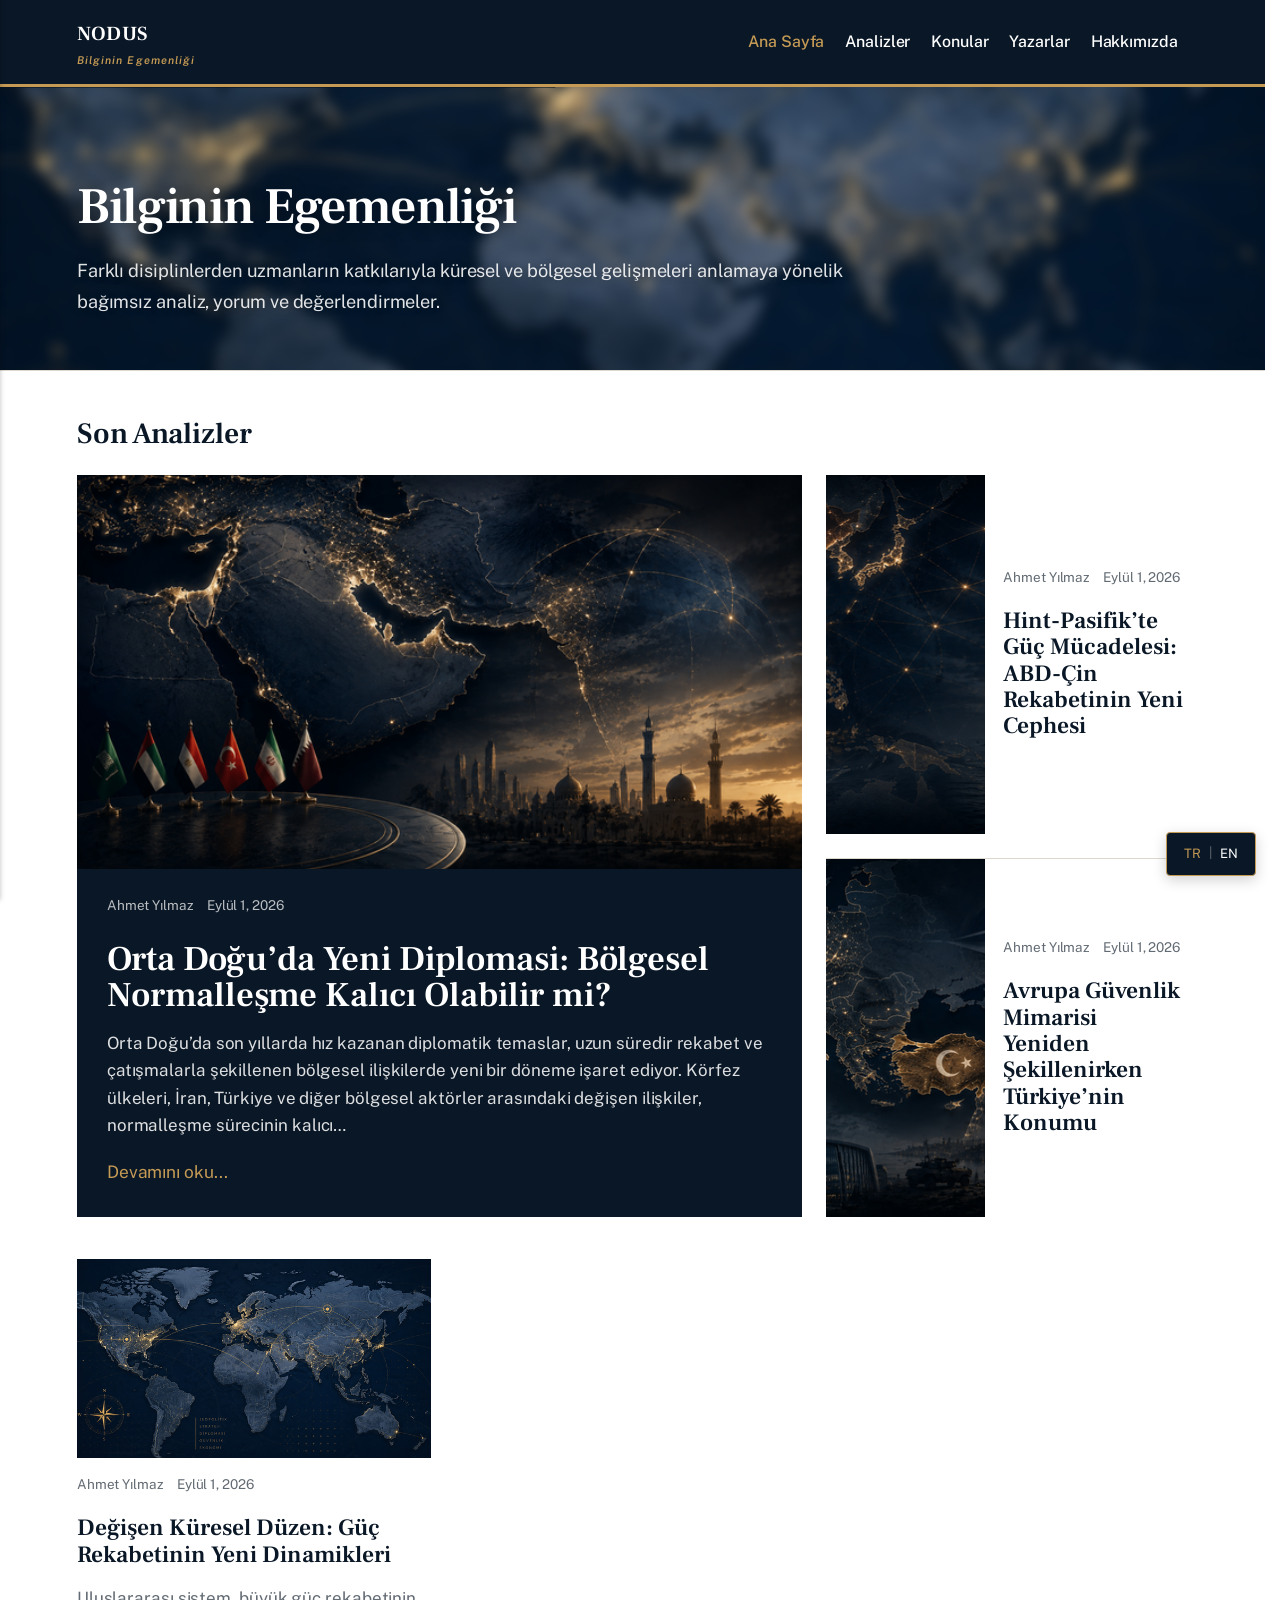
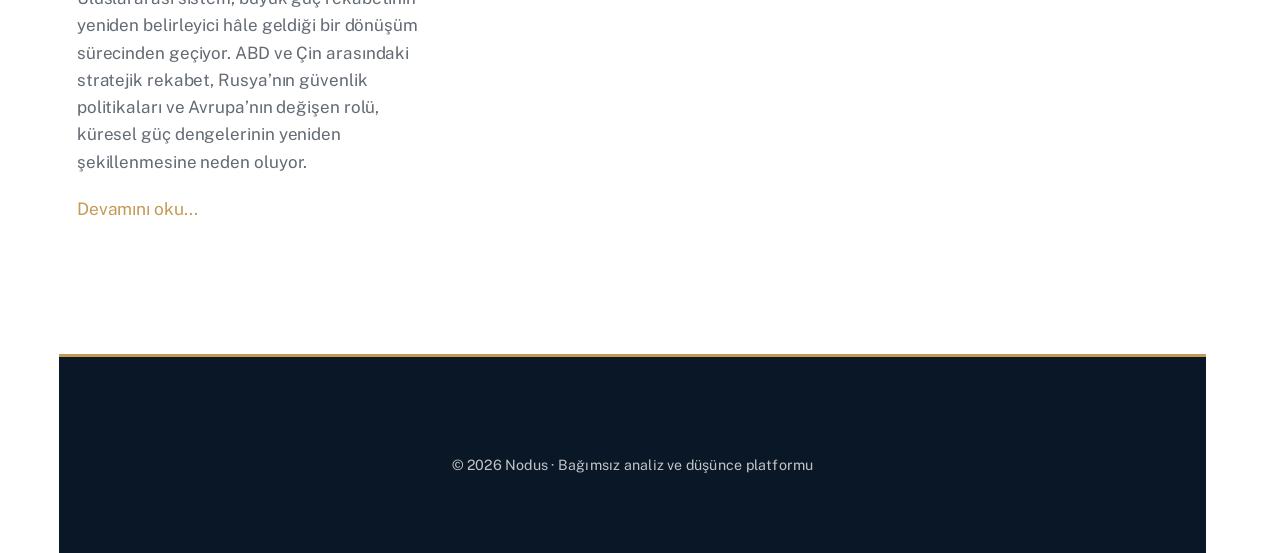
==== commit df5c9831: "Updated from Publii" ====
--- a/index.html
+++ b/index.html
@@ -1,6 +1,445 @@
 <!DOCTYPE html><html lang="tr"><head><meta charset="utf-8"><meta http-equiv="X-UA-Compatible" content="IE=edge"><meta name="viewport" content="width=device-width,initial-scale=1"><title>NODUS</title><meta name="generator" content="Publii Open-Source CMS for Static Site"><link rel="canonical" href="https://bdada-art.github.io/nodus/"><link rel="alternate" type="application/atom+xml" href="https://bdada-art.github.io/nodus/feed.xml" title="NODUS - RSS"><link rel="alternate" type="application/json" href="https://bdada-art.github.io/nodus/feed.json" title="NODUS - JSON"><meta property="og:title" content="NODUS"><meta property="og:site_name" content="NODUS"><meta property="og:description" content=""><meta property="og:url" content="https://bdada-art.github.io/nodus/"><meta property="og:type" content="website"><link rel="preload" href="https://bdada-art.github.io/nodus/assets/dynamic/fonts/publicsans/publicsans.woff2" as="font" type="font/woff2" crossorigin><link rel="preload" href="https://bdada-art.github.io/nodus/assets/dynamic/fonts/publicsans/publicsans-italic.woff2" as="font" type="font/woff2" crossorigin><link rel="preload" href="https://bdada-art.github.io/nodus/assets/dynamic/fonts/frankruhllibre/frankruhllibre.woff2" as="font" type="font/woff2" crossorigin><link rel="stylesheet" href="https://bdada-art.github.io/nodus/assets/css/style.css?v&#x3D;b1ec35eb59a5b4c4823ec2f6370dbebc"><script type="application/ld+json">{"@context":"http://schema.org","@type":"Organization","name":"NODUS","url":"https://bdada-art.github.io/nodus/"}</script><noscript><style>img[loading] {
                     opacity: 1;
-                }</style></noscript></head><body class="home-template"><script>document.addEventListener('DOMContentLoaded', function () {
+                }</style></noscript><script>document.addEventListener("DOMContentLoaded", () => {
+
+  const WORKER_URL =
+    "https://nodus-translate.bdada0602.workers.dev/";
+
+  /* =========================
+     NODUS UI TRANSLATIONS
+     ========================= */
+
+  const dictionary = {
+    "Ana Sayfa": "Home",
+    "Analizler": "Analysis",
+    "Konular": "Topics",
+    "Yazarlar": "Authors",
+    "Hakkımızda": "About",
+
+    "Son Analizler": "Latest Analysis",
+    "Tüm Analizler": "All Analysis",
+
+    "Devamını oku": "Read more",
+    "Devamını oku…": "Read more",
+
+    "Paylaş": "Share",
+    "Önceki": "Previous",
+    "Sonraki": "Next",
+
+    "Ara": "Search",
+    "Arama": "Search",
+
+    "Yazar": "Author",
+    "Yayın tarihi": "Published",
+
+    "Bu yazı son olarak şu tarihte güncellendi":
+      "This article was last updated on"
+  };
+
+
+  /* =========================
+     LANGUAGE SWITCHER
+     ========================= */
+
+  const switcher = document.createElement("div");
+
+  switcher.id = "nodus-language-switcher";
+
+  switcher.innerHTML = `
+    <button type="button" data-lang="tr">TR</button>
+    <span>|</span>
+    <button type="button" data-lang="en">EN</button>
+  `;
+
+  document.body.appendChild(switcher);
+
+  const trButton =
+    switcher.querySelector('[data-lang="tr"]');
+
+  const enButton =
+    switcher.querySelector('[data-lang="en"]');
+
+
+  /* =========================
+     ORIGINAL PAGE STORAGE
+     ========================= */
+
+  const originalTexts = new Map();
+
+  function saveOriginalText(element) {
+
+    if (!originalTexts.has(element)) {
+      originalTexts.set(element, element.textContent);
+    }
+
+  }
+
+
+  /* =========================
+     INTERFACE TRANSLATION
+     ========================= */
+
+  function translateInterface() {
+
+    const elements = document.querySelectorAll(
+      "a, button, span, h1, h2, h3, h4, p, li"
+    );
+
+    elements.forEach(element => {
+
+      if (
+        element.closest(".content__entry") ||
+        element.closest("#nodus-language-switcher")
+      ) {
+        return;
+      }
+
+      const text = element.textContent.trim();
+
+      if (dictionary[text]) {
+
+        saveOriginalText(element);
+
+        element.textContent = dictionary[text];
+
+      }
+
+    });
+
+    document.documentElement.lang = "en";
+
+  }
+
+
+  function restoreInterface() {
+
+    originalTexts.forEach((text, element) => {
+
+      if (document.contains(element)) {
+        element.textContent = text;
+      }
+
+    });
+
+    document.documentElement.lang = "tr";
+
+  }
+
+
+  /* =========================
+     GROQ TRANSLATION
+     ========================= */
+
+  async function groqTranslate(text) {
+
+    const response = await fetch(WORKER_URL, {
+
+      method: "POST",
+
+      headers: {
+        "Content-Type": "application/json"
+      },
+
+      body: JSON.stringify({
+        text: text,
+        targetLanguage: "English"
+      })
+
+    });
+
+    const data = await response.json();
+
+    if (!response.ok) {
+      throw new Error(
+        data.error || "Translation failed"
+      );
+    }
+
+    return data.translation;
+
+  }
+
+
+  /* =========================
+     ARTICLE
+     ========================= */
+
+  const articleTitle =
+    document.querySelector(".hero__content h1");
+
+  const articleContent =
+    document.querySelector(".content__entry");
+
+  let originalArticleTitle = null;
+  let originalArticleContent = null;
+
+  let cachedEnglishTitle = null;
+  let cachedEnglishContent = null;
+
+
+  if (articleTitle && articleContent) {
+
+    originalArticleTitle =
+      articleTitle.innerHTML;
+
+    originalArticleContent =
+      articleContent.innerHTML;
+
+  }
+
+
+  async function translateArticle() {
+
+    if (!articleTitle || !articleContent) {
+      return;
+    }
+
+    if (cachedEnglishTitle && cachedEnglishContent) {
+
+      articleTitle.textContent =
+        cachedEnglishTitle;
+
+      renderEnglishArticle(
+        cachedEnglishContent
+      );
+
+      return;
+
+    }
+
+    const titleText =
+      articleTitle.innerText.trim();
+
+    const articleText =
+      articleContent.innerText.trim();
+
+    const results = await Promise.all([
+
+      groqTranslate(titleText),
+
+      groqTranslate(articleText)
+
+    ]);
+
+    cachedEnglishTitle = results[0];
+    cachedEnglishContent = results[1];
+
+    articleTitle.textContent =
+      cachedEnglishTitle;
+
+    renderEnglishArticle(
+      cachedEnglishContent
+    );
+
+  }
+
+
+  function renderEnglishArticle(text) {
+
+    articleContent.innerHTML = "";
+
+    const paragraphs =
+      text.split(/\n\s*\n/).filter(Boolean);
+
+    paragraphs.forEach(paragraphText => {
+
+      const paragraph =
+        document.createElement("p");
+
+      paragraph.textContent =
+        paragraphText.trim();
+
+      articleContent.appendChild(paragraph);
+
+    });
+
+  }
+
+
+  function restoreArticle() {
+
+    if (!articleTitle || !articleContent) {
+      return;
+    }
+
+    articleTitle.innerHTML =
+      originalArticleTitle;
+
+    articleContent.innerHTML =
+      originalArticleContent;
+
+  }
+
+
+  /* =========================
+     ENGLISH MODE
+     ========================= */
+
+  async function enableEnglish() {
+
+    enButton.disabled = true;
+    enButton.textContent = "...";
+
+    try {
+
+      translateInterface();
+
+      await translateArticle();
+
+      localStorage.setItem(
+        "nodus-language",
+        "en"
+      );
+
+      enButton.classList.add("active");
+      trButton.classList.remove("active");
+
+    }
+
+    catch (error) {
+
+      console.error(
+        "NODUS translation error:",
+        error
+      );
+
+      alert(
+        "English translation is currently unavailable."
+      );
+
+    }
+
+    finally {
+
+      enButton.disabled = false;
+      enButton.textContent = "EN";
+
+    }
+
+  }
+
+
+  /* =========================
+     TURKISH MODE
+     ========================= */
+
+  function enableTurkish() {
+
+    restoreInterface();
+    restoreArticle();
+
+    localStorage.setItem(
+      "nodus-language",
+      "tr"
+    );
+
+    trButton.classList.add("active");
+    enButton.classList.remove("active");
+
+  }
+
+
+  enButton.addEventListener(
+    "click",
+    enableEnglish
+  );
+
+  trButton.addEventListener(
+    "click",
+    enableTurkish
+  );
+
+
+  /* =========================
+     REMEMBER LANGUAGE
+     ========================= */
+
+  const savedLanguage =
+    localStorage.getItem(
+      "nodus-language"
+    );
+
+  if (savedLanguage === "en") {
+
+    enableEnglish();
+
+  }
+
+  else {
+
+    trButton.classList.add("active");
+
+  }
+
+});</script><style>#nodus-language-switcher {
+
+  position: fixed;
+
+  right: 24px;
+  bottom: 24px;
+
+  z-index: 9999;
+
+  background: #0A1726;
+
+  border: 1px solid #C49A55;
+
+  padding: 8px 12px;
+
+  border-radius: 4px;
+
+  font-family:
+    "Public Sans",
+    sans-serif;
+
+  font-size: 13px;
+
+  box-shadow:
+    0 4px 14px rgba(0,0,0,.18);
+
+}
+
+
+#nodus-language-switcher button {
+
+  border: 0;
+
+  background: transparent;
+
+  color: #ffffff;
+
+  cursor: pointer;
+
+  padding: 2px 5px;
+
+  font: inherit;
+
+}
+
+
+#nodus-language-switcher button.active {
+
+  color: #C49A55;
+
+  font-weight: 700;
+
+}
+
+
+#nodus-language-switcher button:disabled {
+
+  opacity: .6;
+
+  cursor: wait;
+
+}
+
+
+#nodus-language-switcher span {
+
+  color: #626A73;
+
+}</style></head><body class="home-template"><script>document.addEventListener('DOMContentLoaded', function () {
     const logo = document.querySelector('.logo');
 
     if (logo && !document.querySelector('.site-motto')) {
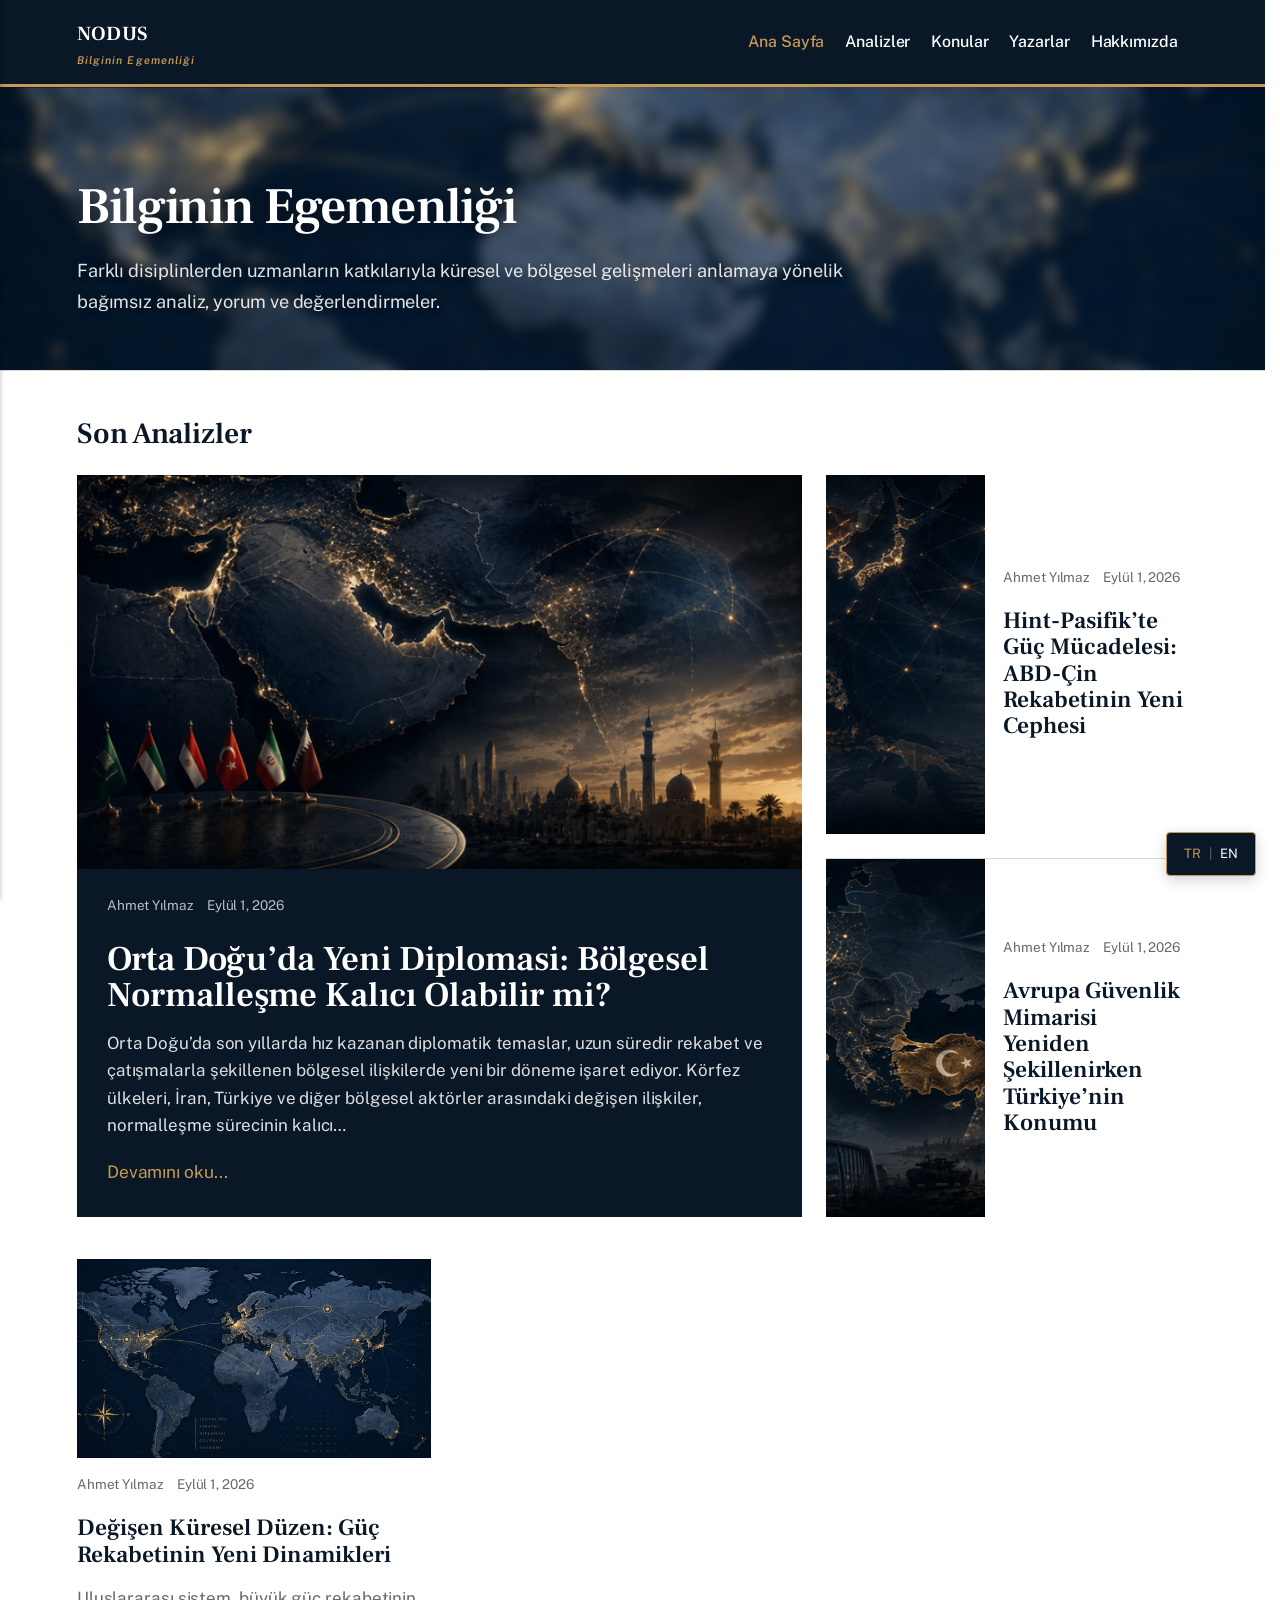
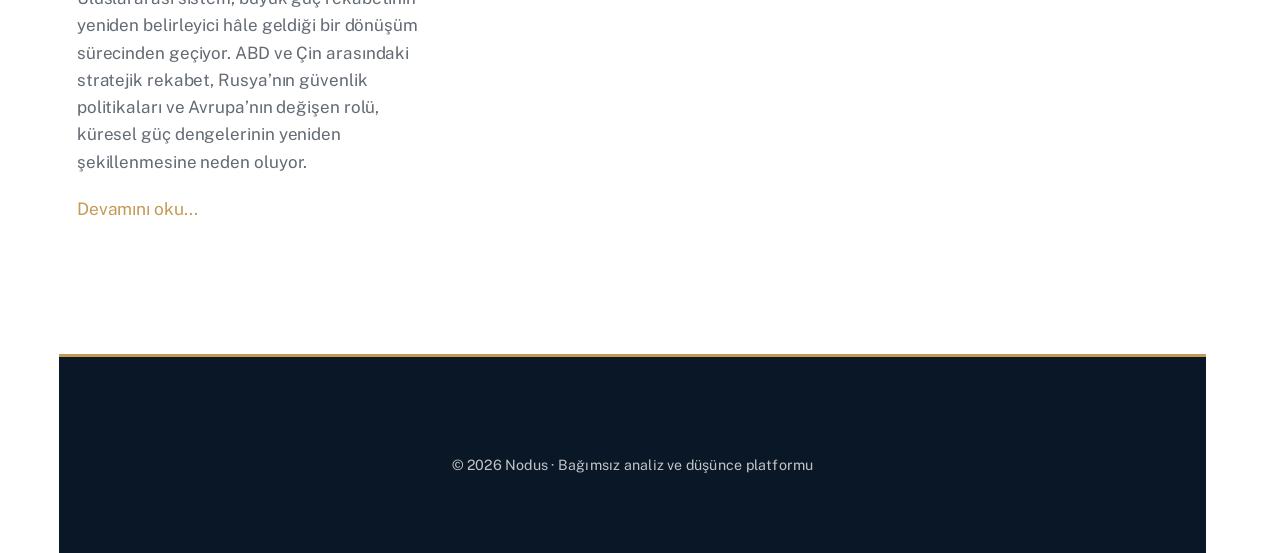
==== commit 6d8ae920: "Updated from Publii" ====
--- a/index.html
+++ b/index.html
@@ -5,9 +5,12 @@
   const WORKER_URL =
     "https://nodus-translate.bdada0602.workers.dev/";
 
-  /* =========================
-     NODUS UI TRANSLATIONS
-     ========================= */
+  const originalValues = new Map();
+  let translating = false;
+
+  /* ==========================
+     NODUS SABİT ÇEVİRİLER
+     ========================== */
 
   const dictionary = {
     "Ana Sayfa": "Home",
@@ -16,6 +19,11 @@
     "Yazarlar": "Authors",
     "Hakkımızda": "About",
 
+    "Bilginin Egemenliği": "The Primacy of Knowledge",
+
+    "Farklı disiplinlerden uzmanların katkılarıyla küresel ve bölgesel gelişmeleri anlamaya yönelik bağımsız analiz, yorum ve değerlendirmeler.":
+      "Independent analysis, commentary and assessments aimed at understanding global and regional developments through contributions from experts across different disciplines.",
+
     "Son Analizler": "Latest Analysis",
     "Tüm Analizler": "All Analysis",
 
@@ -26,20 +34,17 @@
     "Önceki": "Previous",
     "Sonraki": "Next",
 
-    "Ara": "Search",
-    "Arama": "Search",
-
-    "Yazar": "Author",
-    "Yayın tarihi": "Published",
-
-    "Bu yazı son olarak şu tarihte güncellendi":
-      "This article was last updated on"
+    "Dış Politika & Diplomasi":
+      "Foreign Policy & Diplomacy",
+
+    "Jeopolitik & Strateji":
+      "Geopolitics & Strategy"
   };
 
 
-  /* =========================
-     LANGUAGE SWITCHER
-     ========================= */
+  /* ==========================
+     TR | EN BUTONU
+     ========================== */
 
   const switcher = document.createElement("div");
 
@@ -60,239 +65,459 @@
     switcher.querySelector('[data-lang="en"]');
 
 
-  /* =========================
-     ORIGINAL PAGE STORAGE
-     ========================= */
-
-  const originalTexts = new Map();
-
-  function saveOriginalText(element) {
-
-    if (!originalTexts.has(element)) {
-      originalTexts.set(element, element.textContent);
-    }
-
-  }
-
-
-  /* =========================
-     INTERFACE TRANSLATION
-     ========================= */
-
-  function translateInterface() {
-
-    const elements = document.querySelectorAll(
-      "a, button, span, h1, h2, h3, h4, p, li"
-    );
-
-    elements.forEach(element => {
-
-      if (
-        element.closest(".content__entry") ||
-        element.closest("#nodus-language-switcher")
-      ) {
-        return;
-      }
-
-      const text = element.textContent.trim();
-
-      if (dictionary[text]) {
-
-        saveOriginalText(element);
-
-        element.textContent = dictionary[text];
-
-      }
-
+  /* ==========================
+     YARDIMCI FONKSİYONLAR
+     ========================== */
+
+  function remember(element, type = "text") {
+
+    const key = element;
+
+    if (originalValues.has(key)) return;
+
+    originalValues.set(key, {
+      type,
+      value:
+        type === "html"
+          ? element.innerHTML
+          : element.textContent
     });
 
+  }
+
+
+  function replaceExactText(element, from, to) {
+
+    const walker = document.createTreeWalker(
+      element,
+      NodeFilter.SHOW_TEXT
+    );
+
+    let node;
+
+    while ((node = walker.nextNode())) {
+
+      if (node.nodeValue.trim() === from) {
+
+        if (!node.__nodusOriginal) {
+          node.__nodusOriginal = node.nodeValue;
+        }
+
+        const leading =
+          node.nodeValue.match(/^\s*/)?.[0] || "";
+
+        const trailing =
+          node.nodeValue.match(/\s*$/)?.[0] || "";
+
+        node.nodeValue =
+          leading + to + trailing;
+      }
+    }
+  }
+
+
+  function translateStaticInterface() {
+
+    Object.entries(dictionary).forEach(
+      ([tr, en]) => {
+
+        document
+          .querySelectorAll(
+            "a, button, span, h1, h2, h3, h4, p, li"
+          )
+          .forEach(element => {
+
+            if (
+              element.closest(
+                "#nodus-language-switcher"
+              )
+            ) {
+              return;
+            }
+
+            replaceExactText(
+              element,
+              tr,
+              en
+            );
+
+          });
+
+      }
+    );
+
+    translateDates();
+
     document.documentElement.lang = "en";
-
-  }
-
-
-  function restoreInterface() {
-
-    originalTexts.forEach((text, element) => {
-
-      if (document.contains(element)) {
+  }
+
+
+  function restoreStaticInterface() {
+
+    const walker = document.createTreeWalker(
+      document.body,
+      NodeFilter.SHOW_TEXT
+    );
+
+    let node;
+
+    while ((node = walker.nextNode())) {
+
+      if (node.__nodusOriginal !== undefined) {
+        node.nodeValue =
+          node.__nodusOriginal;
+      }
+
+    }
+
+    document.documentElement.lang = "tr";
+  }
+
+
+  /* ==========================
+     TARİHLER
+     ========================== */
+
+  const months = {
+    "Ocak": "January",
+    "Şubat": "February",
+    "Mart": "March",
+    "Nisan": "April",
+    "Mayıs": "May",
+    "Haziran": "June",
+    "Temmuz": "July",
+    "Ağustos": "August",
+    "Eylül": "September",
+    "Ekim": "October",
+    "Kasım": "November",
+    "Aralık": "December"
+  };
+
+
+  function translateDates() {
+
+    document
+      .querySelectorAll("time, .feed__date")
+      .forEach(element => {
+
+        if (!element.__nodusOriginalText) {
+          element.__nodusOriginalText =
+            element.textContent;
+        }
+
+        let text = element.textContent;
+
+        Object.entries(months).forEach(
+          ([tr, en]) => {
+            text = text.replace(tr, en);
+          }
+        );
+
         element.textContent = text;
-      }
-
-    });
-
-    document.documentElement.lang = "tr";
-
-  }
-
-
-  /* =========================
-     GROQ TRANSLATION
-     ========================= */
+
+      });
+
+  }
+
+
+  function restoreDates() {
+
+    document
+      .querySelectorAll("time, .feed__date")
+      .forEach(element => {
+
+        if (element.__nodusOriginalText) {
+          element.textContent =
+            element.__nodusOriginalText;
+        }
+
+      });
+
+  }
+
+
+  /* ==========================
+     GROQ
+     ========================== */
 
   async function groqTranslate(text) {
 
-    const response = await fetch(WORKER_URL, {
-
-      method: "POST",
-
-      headers: {
-        "Content-Type": "application/json"
-      },
-
-      body: JSON.stringify({
-        text: text,
-        targetLanguage: "English"
-      })
-
-    });
-
-    const data = await response.json();
+    const clean = text.trim();
+
+    if (!clean) return clean;
+
+    const cacheKey =
+      "nodus-en-" +
+      simpleHash(clean);
+
+    const cached =
+      localStorage.getItem(cacheKey);
+
+    if (cached) {
+      return cached;
+    }
+
+    const response =
+      await fetch(WORKER_URL, {
+
+        method: "POST",
+
+        headers: {
+          "Content-Type":
+            "application/json"
+        },
+
+        body: JSON.stringify({
+          text: clean,
+          targetLanguage: "English"
+        })
+
+      });
+
+    const data =
+      await response.json();
 
     if (!response.ok) {
       throw new Error(
-        data.error || "Translation failed"
-      );
-    }
+        data.error ||
+        "Translation failed"
+      );
+    }
+
+    localStorage.setItem(
+      cacheKey,
+      data.translation
+    );
 
     return data.translation;
-
-  }
-
-
-  /* =========================
-     ARTICLE
-     ========================= */
-
-  const articleTitle =
-    document.querySelector(".hero__content h1");
-
-  const articleContent =
-    document.querySelector(".content__entry");
-
-  let originalArticleTitle = null;
-  let originalArticleContent = null;
-
-  let cachedEnglishTitle = null;
-  let cachedEnglishContent = null;
-
-
-  if (articleTitle && articleContent) {
-
-    originalArticleTitle =
-      articleTitle.innerHTML;
-
-    originalArticleContent =
-      articleContent.innerHTML;
-
-  }
-
-
-  async function translateArticle() {
-
-    if (!articleTitle || !articleContent) {
+  }
+
+
+  function simpleHash(str) {
+
+    let hash = 0;
+
+    for (
+      let i = 0;
+      i < str.length;
+      i++
+    ) {
+
+      hash =
+        ((hash << 5) - hash) +
+        str.charCodeAt(i);
+
+      hash |= 0;
+
+    }
+
+    return hash.toString();
+  }
+
+
+  /* ==========================
+     MAKALE SAYFASI
+     ========================== */
+
+  async function translateArticlePage() {
+
+    const title =
+      document.querySelector(
+        ".hero__content h1"
+      );
+
+    const content =
+      document.querySelector(
+        ".content__entry"
+      );
+
+    if (!title || !content) return;
+
+
+    remember(title);
+    remember(content, "html");
+
+
+    const titleTranslation =
+      await groqTranslate(
+        title.textContent
+      );
+
+    title.textContent =
+      titleTranslation;
+
+
+    const blocks =
+      content.querySelectorAll(
+        "p, h2, h3, h4, blockquote, li"
+      );
+
+
+    for (const block of blocks) {
+
+      const text =
+        block.textContent.trim();
+
+      if (
+        text.length < 2
+      ) {
+        continue;
+      }
+
+      if (!block.__nodusOriginalHTML) {
+        block.__nodusOriginalHTML =
+          block.innerHTML;
+      }
+
+      const translated =
+        await groqTranslate(text);
+
+      block.textContent =
+        translated;
+    }
+
+  }
+
+
+  /* ==========================
+     ANA SAYFA YAZI BAŞLIKLARI
+     ========================== */
+
+  async function translateHomepagePosts() {
+
+    if (
+      document.querySelector(
+        ".content__entry"
+      )
+    ) {
       return;
     }
 
-    if (cachedEnglishTitle && cachedEnglishContent) {
-
-      articleTitle.textContent =
-        cachedEnglishTitle;
-
-      renderEnglishArticle(
-        cachedEnglishContent
-      );
-
-      return;
-
-    }
-
-    const titleText =
-      articleTitle.innerText.trim();
-
-    const articleText =
-      articleContent.innerText.trim();
-
-    const results = await Promise.all([
-
-      groqTranslate(titleText),
-
-      groqTranslate(articleText)
-
-    ]);
-
-    cachedEnglishTitle = results[0];
-    cachedEnglishContent = results[1];
-
-    articleTitle.textContent =
-      cachedEnglishTitle;
-
-    renderEnglishArticle(
-      cachedEnglishContent
-    );
-
-  }
-
-
-  function renderEnglishArticle(text) {
-
-    articleContent.innerHTML = "";
-
-    const paragraphs =
-      text.split(/\n\s*\n/).filter(Boolean);
-
-    paragraphs.forEach(paragraphText => {
-
-      const paragraph =
-        document.createElement("p");
-
-      paragraph.textContent =
-        paragraphText.trim();
-
-      articleContent.appendChild(paragraph);
-
-    });
-
-  }
-
-
-  function restoreArticle() {
-
-    if (!articleTitle || !articleContent) {
-      return;
-    }
-
-    articleTitle.innerHTML =
-      originalArticleTitle;
-
-    articleContent.innerHTML =
-      originalArticleContent;
-
-  }
-
-
-  /* =========================
+
+    const links =
+      Array.from(
+        document.querySelectorAll(
+          'main a[href$=".html"], a.feed__title, .feed__title a'
+        )
+      );
+
+
+    const unique = [
+      ...new Set(links)
+    ];
+
+
+    for (const link of unique) {
+
+      const text =
+        link.textContent.trim();
+
+      if (
+        text.length < 15 ||
+        text === "Read more"
+      ) {
+        continue;
+      }
+
+      if (
+        !link.__nodusOriginalText
+      ) {
+        link.__nodusOriginalText =
+          link.textContent;
+      }
+
+      try {
+
+        link.textContent =
+          await groqTranslate(text);
+
+      }
+      catch (error) {
+
+        console.error(
+          "NODUS title translation:",
+          error
+        );
+
+      }
+
+    }
+
+
+    const excerpts =
+      document.querySelectorAll(
+        ".feed__excerpt, .post__excerpt"
+      );
+
+
+    for (const excerpt of excerpts) {
+
+      const text =
+        excerpt.textContent.trim();
+
+      if (text.length < 20) continue;
+
+      if (
+        !excerpt.__nodusOriginalText
+      ) {
+        excerpt.__nodusOriginalText =
+          excerpt.textContent;
+      }
+
+      try {
+
+        excerpt.textContent =
+          await groqTranslate(text);
+
+      }
+      catch (error) {
+
+        console.error(
+          "NODUS excerpt translation:",
+          error
+        );
+
+      }
+
+    }
+
+  }
+
+
+  /* ==========================
      ENGLISH MODE
-     ========================= */
+     ========================== */
 
   async function enableEnglish() {
+
+    if (translating) return;
+
+    translating = true;
 
     enButton.disabled = true;
     enButton.textContent = "...";
 
     try {
 
-      translateInterface();
-
-      await translateArticle();
+      translateStaticInterface();
+
+      await Promise.all([
+        translateArticlePage(),
+        translateHomepagePosts()
+      ]);
 
       localStorage.setItem(
         "nodus-language",
         "en"
       );
 
-      enButton.classList.add("active");
-      trButton.classList.remove("active");
+      enButton.classList.add(
+        "active"
+      );
+
+      trButton.classList.remove(
+        "active"
+      );
 
     }
 
@@ -311,6 +536,8 @@
 
     finally {
 
+      translating = false;
+
       enButton.disabled = false;
       enButton.textContent = "EN";
 
@@ -319,25 +546,78 @@
   }
 
 
-  /* =========================
-     TURKISH MODE
-     ========================= */
+  /* ==========================
+     TÜRKÇEYE DÖN
+     ========================== */
 
   function enableTurkish() {
 
-    restoreInterface();
-    restoreArticle();
+    restoreStaticInterface();
+    restoreDates();
+
+
+    originalValues.forEach(
+      (stored, element) => {
+
+        if (!document.contains(element)) {
+          return;
+        }
+
+        if (stored.type === "html") {
+          element.innerHTML =
+            stored.value;
+        }
+        else {
+          element.textContent =
+            stored.value;
+        }
+
+      }
+    );
+
+
+    document
+      .querySelectorAll(
+        "[data-nodus-original]"
+      )
+      .forEach(() => {});
+
+
+    document
+      .querySelectorAll(
+        'main a[href$=".html"], a.feed__title, .feed__title a, .feed__excerpt, .post__excerpt'
+      )
+      .forEach(element => {
+
+        if (
+          element.__nodusOriginalText
+        ) {
+          element.textContent =
+            element.__nodusOriginalText;
+        }
+
+      });
+
 
     localStorage.setItem(
       "nodus-language",
       "tr"
     );
 
-    trButton.classList.add("active");
-    enButton.classList.remove("active");
-
-  }
-
+    trButton.classList.add(
+      "active"
+    );
+
+    enButton.classList.remove(
+      "active"
+    );
+
+  }
+
+
+  /* ==========================
+     EVENTLER
+     ========================== */
 
   enButton.addEventListener(
     "click",
@@ -350,42 +630,43 @@
   );
 
 
-  /* =========================
-     REMEMBER LANGUAGE
-     ========================= */
+  /* ==========================
+     DİLİ HATIRLA
+     ========================== */
 
   const savedLanguage =
     localStorage.getItem(
       "nodus-language"
     );
 
+
   if (savedLanguage === "en") {
 
     enableEnglish();
 
   }
-
   else {
 
-    trButton.classList.add("active");
+    trButton.classList.add(
+      "active"
+    );
 
   }
 
 });</script><style>#nodus-language-switcher {
-
   position: fixed;
-
   right: 24px;
   bottom: 24px;
-
   z-index: 9999;
 
+  display: flex;
+  align-items: center;
+  gap: 3px;
+
   background: #0A1726;
-
   border: 1px solid #C49A55;
 
   padding: 8px 12px;
-
   border-radius: 4px;
 
   font-family:
@@ -395,50 +676,36 @@
   font-size: 13px;
 
   box-shadow:
-    0 4px 14px rgba(0,0,0,.18);
-
+    0 4px 14px
+    rgba(0,0,0,.18);
 }
 
 
 #nodus-language-switcher button {
-
   border: 0;
-
   background: transparent;
-
   color: #ffffff;
-
   cursor: pointer;
 
   padding: 2px 5px;
-
   font: inherit;
-
 }
 
 
 #nodus-language-switcher button.active {
-
   color: #C49A55;
-
   font-weight: 700;
-
 }
 
 
 #nodus-language-switcher button:disabled {
-
   opacity: .6;
-
   cursor: wait;
-
 }
 
 
 #nodus-language-switcher span {
-
   color: #626A73;
-
 }</style></head><body class="home-template"><script>document.addEventListener('DOMContentLoaded', function () {
     const logo = document.querySelector('.logo');
 
